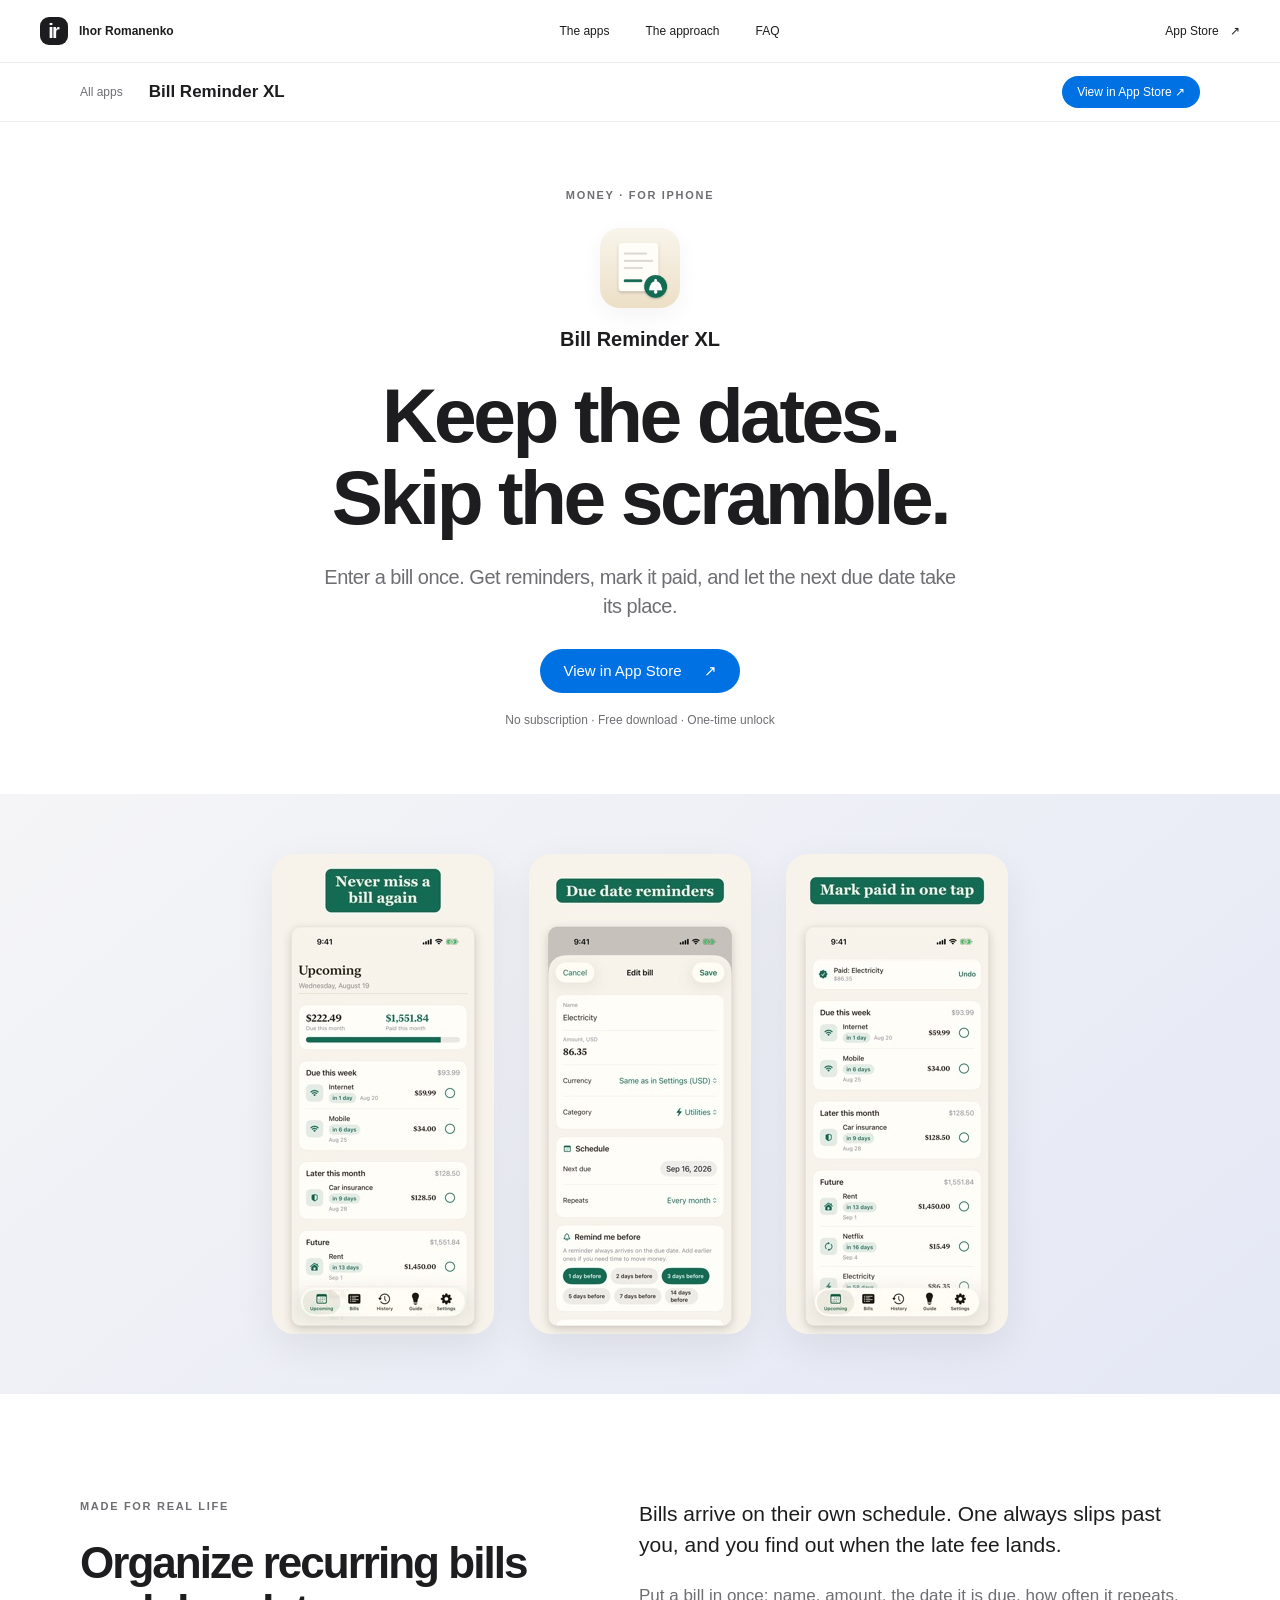
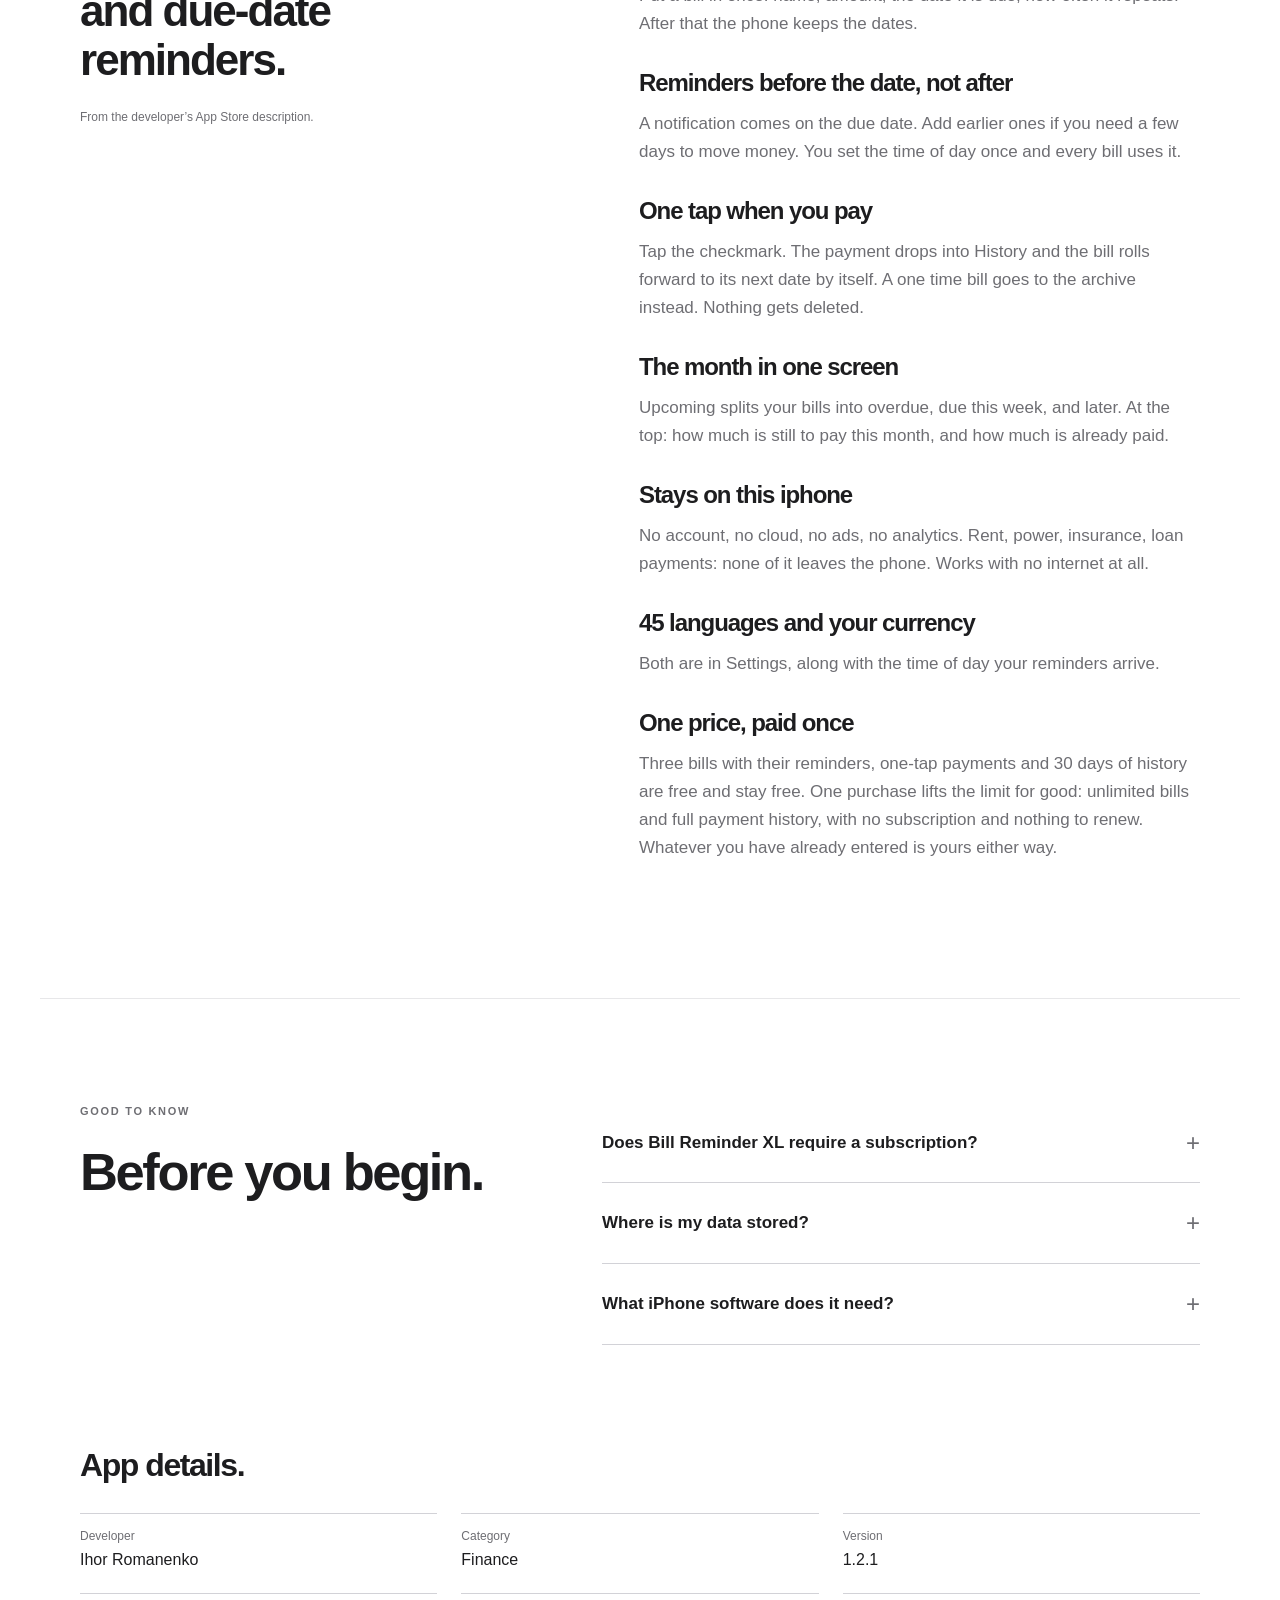
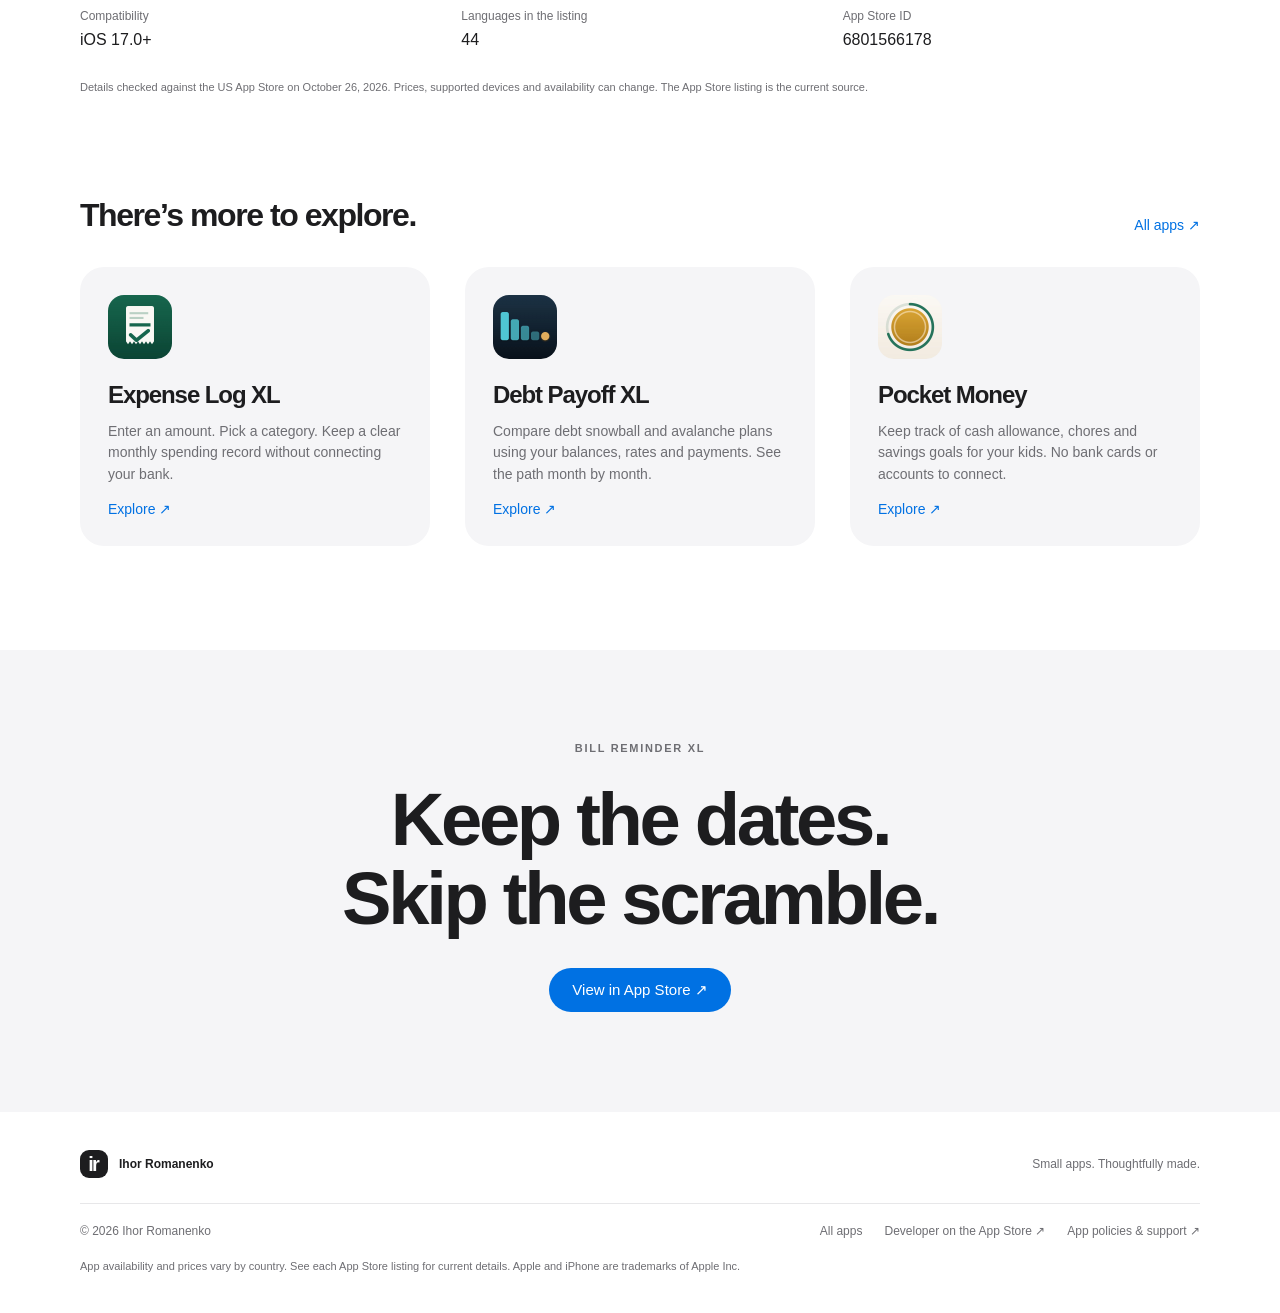
==== bill-reminder-xl/index.html @ f0f0f021 "Build verified app portfolio with 14 crawlable product pages" ====
<!doctype html><html lang="en"><head><meta charset="utf-8"><meta name="viewport" content="width=device-width, initial-scale=1"><title>Bill Reminder XL — Organizer — Ihor Romanenko</title><meta name="description" content="Enter a bill once. Get reminders, mark it paid, and let the next due date take its place."><meta name="theme-color" content="#f5f5f7"><link rel="canonical" href="https://skylight777.github.io/ihor-apps/bill-reminder-xl/"><meta property="og:type" content="website"><meta property="og:title" content="Bill Reminder XL — Organizer — Ihor Romanenko"><meta property="og:description" content="Enter a bill once. Get reminders, mark it paid, and let the next due date take its place."><meta property="og:url" content="https://skylight777.github.io/ihor-apps/bill-reminder-xl/"><meta property="og:image" content="https://skylight777.github.io/ihor-apps/assets/6801566178/icon.png"><meta name="twitter:card" content="summary_large_image"><link rel="icon" href="../favicon.svg" type="image/svg+xml"><link rel="stylesheet" href="../style.css"><script src="../site.js" defer></script><script type="application/ld+json">{"@context": "https://schema.org", "@type": "SoftwareApplication", "name": "Bill Reminder XL — Organizer", "applicationCategory": "Finance", "operatingSystem": "iOS 17.0 or later", "url": "https://skylight777.github.io/ihor-apps/bill-reminder-xl/", "downloadUrl": "https://apps.apple.com/app/id6801566178", "image": "https://skylight777.github.io/ihor-apps/assets/6801566178/icon.png", "description": "Enter a bill once. Get reminders, mark it paid, and let the next due date take its place.", "author": {"@type": "Person", "name": "Ihor Romanenko", "url": "https://skylight777.github.io/ihor-apps/"}, "softwareVersion": "1.2.1", "offers": {"@type": "Offer", "price": 0.0, "priceCurrency": "USD", "url": "https://apps.apple.com/app/id6801566178"}}</script></head><body><a class="skip" href="#main">Skip to content</a><header class="site-nav"><nav aria-label="Main navigation"><a class="wordmark" href="../" aria-label="Ihor Romanenko home"><span class="monogram">ir</span><span>Ihor Romanenko</span></a><div class="nav-links"><a href="../#apps">The apps</a><a href="../#approach">The approach</a><a href="../#questions">FAQ</a></div><a class="nav-store" href="https://apps.apple.com/us/developer/ihor-romanenko/id6792562550">App Store <span aria-hidden="true">↗</span></a></nav></header><div class="product-nav"><div><a href="../#apps">All apps</a><span>Bill Reminder XL</span><a class="button small" href="https://apps.apple.com/app/id6801566178">View in App Store ↗</a></div></div><main id="main"><section class="product-hero section-wrap"><p class="eyebrow">MONEY · FOR IPHONE</p><img class="product-icon" src="../assets/6801566178/icon.png" alt="Bill Reminder XL icon" width="80" height="80"><p class="product-name">Bill Reminder XL</p><h1>Keep the dates.<br>Skip the scramble.</h1><p class="hero-description">Enter a bill once. Get reminders, mark it paid, and let the next due date take its place.</p><a class="button" href="https://apps.apple.com/app/id6801566178">View in App Store <span aria-hidden="true">↗</span></a><p class="purchase-note">No subscription · Free download · One-time unlock</p></section><section class="product-gallery" style="--tint:#e4e8f5" aria-label="Bill Reminder XL screenshots"><img src="../assets/6801566178/screen-1.jpg" alt="Bill Reminder XL — App Store screenshot 1" width="222" height="480" loading="lazy"><img src="../assets/6801566178/screen-2.jpg" alt="Bill Reminder XL — App Store screenshot 2" width="222" height="480" loading="lazy"><img src="../assets/6801566178/screen-3.jpg" alt="Bill Reminder XL — App Store screenshot 3" width="222" height="480" loading="lazy"></section><section class="product-story section-wrap"><div class="story-intro"><p class="eyebrow">MADE FOR REAL LIFE</p><h2>Organize recurring bills and due-date reminders.</h2><p>From the developer’s App Store description.</p></div><div class="story-body"><p>Bills arrive on their own schedule. One always slips past you, and you find out when the late fee lands.</p><p>Put a bill in once: name, amount, the date it is due, how often it repeats. After that the phone keeps the dates.</p><section><h3>Reminders before the date, not after</h3><p>A notification comes on the due date. Add earlier ones if you need a few days to move money. You set the time of day once and every bill uses it.</p></section><section><h3>One tap when you pay</h3><p>Tap the checkmark. The payment drops into History and the bill rolls forward to its next date by itself. A one time bill goes to the archive instead. Nothing gets deleted.</p></section><section><h3>The month in one screen</h3><p>Upcoming splits your bills into overdue, due this week, and later. At the top: how much is still to pay this month, and how much is already paid.</p></section><section><h3>Stays on this iphone</h3><p>No account, no cloud, no ads, no analytics. Rent, power, insurance, loan payments: none of it leaves the phone. Works with no internet at all.</p></section><section><h3>45 languages and your currency</h3><p>Both are in Settings, along with the time of day your reminders arrive.</p></section><section><h3>One price, paid once</h3><p>Three bills with their reminders, one-tap payments and 30 days of history are free and stay free. One purchase lifts the limit for good: unlimited bills and full payment history, with no subscription and nothing to renew. Whatever you have already entered is yours either way.</p></section></div></section><section class="questions section-wrap"><div><p class="eyebrow">GOOD TO KNOW</p><h2>Before you begin.</h2></div><div class="faq-list"><details><summary>Does Bill Reminder XL require a subscription?<span aria-hidden="true">+</span></summary><p>No. Three bills with their reminders, one-tap payments and 30 days of history are free and stay free. One purchase lifts the limit for good: unlimited bills and full payment history, with no subscription and nothing to renew. Whatever you have already entered is yours either way.</p></details><details><summary>Where is my data stored?<span aria-hidden="true">+</span></summary><p>Records and projects stay on your iPhone. No account or cloud server is required. Check the app’s backup and export options before changing devices or deleting it.</p></details><details><summary>What iPhone software does it need?<span aria-hidden="true">+</span></summary><p>The current listing requires iOS 17.0 or later. Check the App Store for the latest compatibility and availability.</p></details></div></section><section class="product-facts section-wrap"><h2>App details.</h2><dl><div><dt>Developer</dt><dd>Ihor Romanenko</dd></div><div><dt>Category</dt><dd>Finance</dd></div><div><dt>Version</dt><dd>1.2.1</dd></div><div><dt>Compatibility</dt><dd>iOS 17.0+</dd></div><div><dt>Languages in the listing</dt><dd>44</dd></div><div><dt>App Store ID</dt><dd>6801566178</dd></div></dl><p class="fineprint">Details checked against the US App Store on October 26, 2026. Prices, supported devices and availability can change. The App Store listing is the current source.</p></section><section class="related section-wrap"><div class="section-heading"><h2>There’s more to explore.</h2><a class="text-link" href="../#apps">All apps ↗</a></div><div class="related-grid"><a href="../expense-log-xl/"><img src="../assets/6796486042/icon.png" alt="" width="64" height="64" loading="lazy"><h3>Expense Log XL</h3><p>Enter an amount. Pick a category. Keep a clear monthly spending record without connecting your bank.</p><span class="text-link">Explore ↗</span></a><a href="../debt-payoff-xl/"><img src="../assets/6801566475/icon.png" alt="" width="64" height="64" loading="lazy"><h3>Debt Payoff XL</h3><p>Compare debt snowball and avalanche plans using your balances, rates and payments. See the path month by month.</p><span class="text-link">Explore ↗</span></a><a href="../pocket-money/"><img src="../assets/6800723335/icon.png" alt="" width="64" height="64" loading="lazy"><h3>Pocket Money</h3><p>Keep track of cash allowance, chores and savings goals for your kids. No bank cards or accounts to connect.</p><span class="text-link">Explore ↗</span></a></div></section><section class="closing"><p class="eyebrow">BILL REMINDER XL</p><h2>Keep the dates.<br>Skip the scramble.</h2><a class="button" href="https://apps.apple.com/app/id6801566178">View in App Store ↗</a></section></main><footer><div class="footer-top"><a class="wordmark" href="../"><span class="monogram">ir</span>Ihor Romanenko</a><p>Small apps. Thoughtfully made.</p></div><div class="footer-bottom"><span>© 2026 Ihor Romanenko</span><a href="../#apps">All apps</a><a href="https://apps.apple.com/us/developer/ihor-romanenko/id6792562550">Developer on the App Store ↗</a><a href="https://skylight777.github.io/igor-apps-legal/">App policies & support ↗</a></div><p class="fineprint">App availability and prices vary by country. See each App Store listing for current details. Apple and iPhone are trademarks of Apple Inc.</p></footer></body></html>
---- style.css ----
:root{--ink:#1d1d1f;--muted:#6e6e73;--blue:#0071e3;--paper:#f5f5f7;--line:#d2d2d7;font-family:-apple-system,BlinkMacSystemFont,"Helvetica Neue",Arial,sans-serif;color:var(--ink);background:#fff;font-synthesis:none}*{box-sizing:border-box}html{scroll-behavior:smooth;scroll-padding-top:90px}body{margin:0}a{color:inherit;text-decoration:none}button{font:inherit}img{max-width:100%;display:block}button,a,summary{-webkit-tap-highlight-color:transparent}a:focus-visible,button:focus-visible,summary:focus-visible{outline:3px solid #0071e3;outline-offset:5px}button{cursor:pointer}.skip{position:absolute;top:-100px;left:20px;background:#fff;padding:16px;z-index:50}.skip:focus{top:10px}.site-nav{position:sticky;top:0;z-index:20;background:rgba(255,255,255,.94);border-bottom:1px solid #ececee;backdrop-filter:blur(18px)}.site-nav nav{max-width:1280px;margin:auto;padding:17px 40px;display:flex;align-items:center;justify-content:space-between;gap:28px;font-size:12px}.wordmark{display:inline-flex;align-items:center;gap:11px;font-weight:600;white-space:nowrap}.monogram{display:inline-grid;place-items:center;background:var(--ink);color:white;width:28px;height:28px;border-radius:9px;font-size:20px;letter-spacing:-2px;padding-right:2px}.nav-links{display:flex;gap:36px}.nav-links a:hover,.nav-store:hover{color:var(--blue)}.nav-store{white-space:nowrap}.nav-store span{margin-left:8px}.section-wrap{max-width:1200px;margin:auto;padding:104px 40px}.eyebrow{font-size:11px;font-weight:650;letter-spacing:1.7px;margin:0 0 24px;color:var(--muted)}h1,h2,h3,p{margin-top:0}h1,h2,h3{letter-spacing:-.045em;font-weight:650}h1{font-size:clamp(46px,5.1vw,76px);line-height:1.06}h2{font-size:clamp(36px,4.1vw,56px);line-height:1.06;margin-bottom:24px}h3{font-size:28px;line-height:1.12}p{line-height:1.55}.hero{text-align:center;padding:72px 24px 0;overflow:hidden;background:linear-gradient(#fff 50%,#f5f5f7 100%)}.hero h1{margin-bottom:24px}.hero h1 span{color:#86868b}.hero-description{font-size:20px;letter-spacing:-.025em;color:var(--muted);max-width:650px;margin:0 auto 28px;line-height:1.45}.button{display:inline-flex;align-items:center;justify-content:center;gap:22px;background:var(--blue);color:#fff;padding:13px 23px;border-radius:999px;font-size:15px;font-weight:500;line-height:1.2}.button:hover{background:#0077ed}.hero-gallery{max-width:1080px;height:488px;position:relative;margin:50px auto 0;display:flex;align-items:flex-start;justify-content:center;gap:20px}.hero-screen{flex:none;width:184px;border-radius:22px;overflow:hidden;box-shadow:0 18px 40px #1d1d1f15;position:relative}.hero-screen img{width:100%;height:auto}.screen-0{transform:translateY(62px) rotate(-9deg)}.screen-1{transform:translateY(25px) rotate(-5deg)}.screen-2{z-index:3;width:204px;box-shadow:0 22px 50px #1d1d1f24}.screen-3{transform:translateY(25px) rotate(5deg)}.screen-4{transform:translateY(62px) rotate(9deg)}.hero-principles{position:relative;z-index:5;display:flex;justify-content:center;gap:48px;font-size:14px;font-weight:600;padding:29px 0;background:var(--paper);border-top:1px solid #e7e7e9}.section-heading{display:flex;justify-content:space-between;align-items:flex-end;gap:24px;margin-bottom:34px}.section-heading h2{margin:0}.section-heading>p{color:var(--muted);font-size:19px;margin:0;letter-spacing:-.02em}.filters{display:flex;gap:10px;flex-wrap:wrap;margin:35px 0}.filters button{border:1px solid #e4e4e7;color:var(--muted);background:white;padding:11px 20px;border-radius:99px;font-size:14px}.filters button[aria-pressed=true]{background:var(--ink);color:white;border-color:var(--ink)}.filters button:hover{border-color:var(--ink)}.app-grid{display:grid;grid-template-columns:1fr 1fr;gap:24px}.app-card{border-radius:28px;background:var(--paper);overflow:hidden;display:grid;grid-template-columns:1.1fr 1fr;min-height:362px}.app-card[hidden]{display:none}.card-copy{padding:30px 0 30px 30px;position:relative;z-index:2}.app-icon{width:52px;height:52px;border-radius:13px;margin-bottom:22px;box-shadow:0 2px 8px #00000008}.card-copy .eyebrow{font-size:10px;margin-bottom:9px;letter-spacing:1.2px}.card-copy h3{font-size:24px;margin-bottom:13px}.card-copy p:not(.eyebrow){font-size:14px;color:var(--muted);line-height:1.5;margin-bottom:20px}.text-link{font-size:14px;color:var(--blue);font-weight:500}.text-link:hover{text-decoration:underline}.card-visual{align-self:stretch;display:flex;justify-content:center;align-items:flex-end;padding:24px 15px 0;margin-left:12px;background:linear-gradient(160deg,transparent,var(--tint));overflow:hidden}.card-visual img{width:160px;height:auto;flex:none;border-radius:16px 16px 0 0;box-shadow:0 8px 25px #1d1d1f1a;transform:translateY(26px)}.approach{background:#111113;color:white}.approach .section-wrap{padding-top:110px;padding-bottom:100px}.approach .eyebrow{color:#a1a1a6}.approach h2{font-size:clamp(50px,6vw,80px);margin-bottom:64px}.approach h2 span{color:#8d8d93}.approach-grid{display:grid;grid-template-columns:repeat(3,1fr);gap:50px}.principle-number{display:block;color:#86868b;border-top:1px solid #414144;padding-top:21px;margin-bottom:30px;font-size:13px}.approach-grid h3{font-size:27px}.approach-grid p{font-size:16px;color:#a1a1a6;line-height:1.6}.questions{display:grid;grid-template-columns:.85fr 1.15fr;gap:80px}details{border-bottom:1px solid var(--line)}summary{list-style:none;cursor:pointer;display:flex;align-items:center;justify-content:space-between;gap:24px;font-size:17px;font-weight:600;line-height:1.4;padding:23px 0}summary::-webkit-details-marker{display:none}summary span{font-weight:400;font-size:24px;color:var(--muted)}details[open] summary span{transform:rotate(45deg)}details p{font-size:16px;color:var(--muted);padding:0 30px 12px 0}.closing{text-align:center;background:var(--paper);padding:90px 24px 100px}.closing h2{font-size:clamp(45px,5.8vw,76px);margin:0 0 30px}footer{padding:38px 40px;max-width:1200px;margin:auto;font-size:12px;color:var(--muted)}.footer-top{display:flex;justify-content:space-between;align-items:center;margin-bottom:25px}.footer-top p{margin:0}.footer-top .wordmark{color:var(--ink)}.footer-bottom{display:flex;flex-wrap:wrap;gap:22px;padding-top:20px;border-top:1px solid #e7e7e9}.footer-bottom span{margin-right:auto}.fineprint{font-size:11px;color:var(--muted);line-height:1.5;margin:20px 0 0}.sr-only{position:absolute;width:1px;height:1px;overflow:hidden;clip:rect(0,0,0,0);white-space:nowrap}.product-nav{border-bottom:1px solid #eee;background:#fff}.product-nav>div{max-width:1200px;margin:auto;padding:13px 40px;display:flex;align-items:center;gap:26px;font-size:12px}.product-nav span{font-size:17px;font-weight:600;margin-right:auto}.product-nav>div>a:first-child{color:var(--muted)}.button.small{padding:9px 15px;font-size:12px}.product-hero{text-align:center;padding-top:65px;padding-bottom:64px}.product-hero .eyebrow{margin-bottom:24px}.product-icon{margin:0 auto 16px;border-radius:20px;box-shadow:0 8px 24px #0000000c}.product-name{font-size:20px;font-weight:600;margin-bottom:20px}.product-hero h1{font-size:clamp(50px,6vw,80px);margin-bottom:25px}.purchase-note{font-size:12px;color:var(--muted);margin:18px 0 0}.product-gallery{display:flex;justify-content:center;gap:35px;padding:60px 30px;background:linear-gradient(140deg,#f5f5f7,var(--tint));overflow:auto}.product-gallery img{width:222px;flex:none;height:auto;align-self:flex-start;border-radius:22px;box-shadow:0 14px 40px #00000012}.product-story{display:grid;grid-template-columns:.9fr 1.1fr;gap:100px}.story-intro h2{font-size:44px;line-height:1.1}.story-intro>p:last-child{font-size:12px;color:var(--muted)}.story-body p,.story-body li{color:var(--muted);font-size:17px;line-height:1.65}.story-body>p:first-child{font-size:21px;color:var(--ink);line-height:1.5}.story-body section{margin:32px 0}.story-body h3{font-size:24px;margin-bottom:13px}.story-body ul{padding-left:20px}.story-body li{padding-left:4px;margin-bottom:8px}.product-story+.questions{border-top:1px solid #e7e7e9}.product-facts{padding-top:0}.product-facts h2{font-size:32px}.product-facts dl{display:grid;grid-template-columns:repeat(3,1fr);gap:24px;margin:30px 0}.product-facts dl div{border-top:1px solid var(--line);padding-top:15px}.product-facts dt{font-size:12px;color:var(--muted);margin-bottom:8px}.product-facts dd{margin:0;font-size:16px}.related{padding-top:0}.related h2{font-size:32px}.related-grid{display:grid;grid-template-columns:repeat(3,1fr);gap:35px}.related-grid>a{background:var(--paper);padding:28px;border-radius:24px}.related-grid img{border-radius:16px;margin-bottom:23px}.related-grid h3{font-size:24px;margin-bottom:12px}.related-grid p{font-size:14px;color:var(--muted)}
@media(min-width:1500px){.hero{padding-top:88px}.hero-gallery{height:530px}.hero-screen{width:200px}.screen-2{width:222px}}
@media(max-width:900px){.hero-gallery{gap:12px}.hero-screen{width:155px}.screen-2{width:180px}.hero-gallery{height:420px}.app-card{grid-template-columns:1fr}.card-copy{padding:26px 26px 10px}.card-copy p:not(.eyebrow){min-height:63px}.card-visual{height:290px;margin:0;padding-top:10px;align-items:flex-start}.card-visual img{width:160px;transform:translateY(12px)}.approach-grid{gap:26px}.questions{gap:40px}.product-story{gap:45px}.product-gallery{gap:22px}.product-gallery img{width:200px}.nav-links{gap:22px}}
@media(max-width:600px){html{scroll-padding-top:80px}.site-nav nav{padding:13px 20px;gap:12px}.wordmark{font-size:12px;gap:8px}.nav-links{display:none}.nav-store{font-size:11px}.section-wrap{padding:65px 22px}.hero{padding:52px 20px 0}.hero .eyebrow{font-size:9px;letter-spacing:1.2px}.hero h1{font-size:42px;line-height:1.08;letter-spacing:-2px}.hero-description{font-size:17px;max-width:340px}.hero-description br{display:none}.hero-gallery{margin-top:40px;height:340px;gap:14px;width:740px;left:50%;transform:translateX(-50%)}.hero-screen{width:135px;border-radius:15px}.screen-2{width:156px}.screen-0,.screen-4{display:none}.screen-1{transform:translateY(26px) rotate(-7deg)}.screen-3{transform:translateY(26px) rotate(7deg)}.hero-principles{margin:0 -20px;padding:23px 15px;gap:16px;font-size:10px}.section-heading{display:block;margin-bottom:28px}.section-heading h2{font-size:38px}.section-heading>p{font-size:16px;margin-top:18px}.section-heading>p br{display:none}.eyebrow{font-size:10px;margin-bottom:17px}.filters{gap:8px;margin:27px 0}.filters button{padding:9px 12px;font-size:12px}.app-grid{grid-template-columns:1fr;gap:18px}.app-card{grid-template-columns:1fr 1fr;min-height:330px;border-radius:24px}.card-copy{padding:23px 0 23px 23px}.card-copy h3{font-size:23px}.card-copy p:not(.eyebrow){font-size:13px;min-height:0}.app-icon{width:45px;height:45px;border-radius:12px;margin-bottom:22px}.card-copy .text-link{font-size:12px}.card-visual{height:auto;margin-left:10px;padding:30px 10px 0;align-items:flex-end}.card-visual img{width:144px;max-width:none;transform:translateY(25px);border-radius:14px 14px 0 0}.approach .section-wrap{padding:70px 24px}.approach h2{font-size:55px;margin-bottom:40px}.approach-grid{grid-template-columns:1fr;gap:16px}.approach-grid h3{font-size:28px}.approach-grid h3 br{display:none}.approach-grid p{font-size:16px;max-width:390px}.principle-number{margin-bottom:20px}.questions{grid-template-columns:1fr;gap:8px}.questions h2{font-size:38px}.questions summary{font-size:16px}.closing{padding:65px 22px 75px}.closing h2{font-size:48px}footer{padding:30px 22px}.footer-top{align-items:flex-start;gap:20px}.footer-top p{font-size:11px}.footer-bottom{gap:16px}.footer-bottom span{width:100%}.product-nav>div{padding:12px 20px;gap:14px}.product-nav span{font-size:14px}.product-nav>div>a:first-child{display:none}.product-nav .small{font-size:10px;padding:9px 12px}.product-hero{padding-top:48px;padding-bottom:44px}.product-hero h1{font-size:48px}.product-name{font-size:18px}.product-icon{width:64px;height:64px;border-radius:16px}.product-gallery{justify-content:flex-start;scroll-snap-type:x mandatory;padding:35px 24px;gap:20px}.product-gallery img{width:205px;scroll-snap-align:center}.product-story{grid-template-columns:1fr;gap:20px}.story-intro h2{font-size:37px}.story-body p,.story-body li{font-size:16px}.product-facts{padding-top:0}.product-facts dl{grid-template-columns:1fr 1fr}.related{padding-top:0}.related-grid{grid-template-columns:1fr;gap:16px}.related-grid>a{padding:24px}.related-grid img{width:48px;height:48px;margin-bottom:16px}.related h2{font-size:32px}.related .section-heading .text-link{display:inline-block;margin-top:15px}}
@media(prefers-reduced-motion:reduce){html{scroll-behavior:auto}}
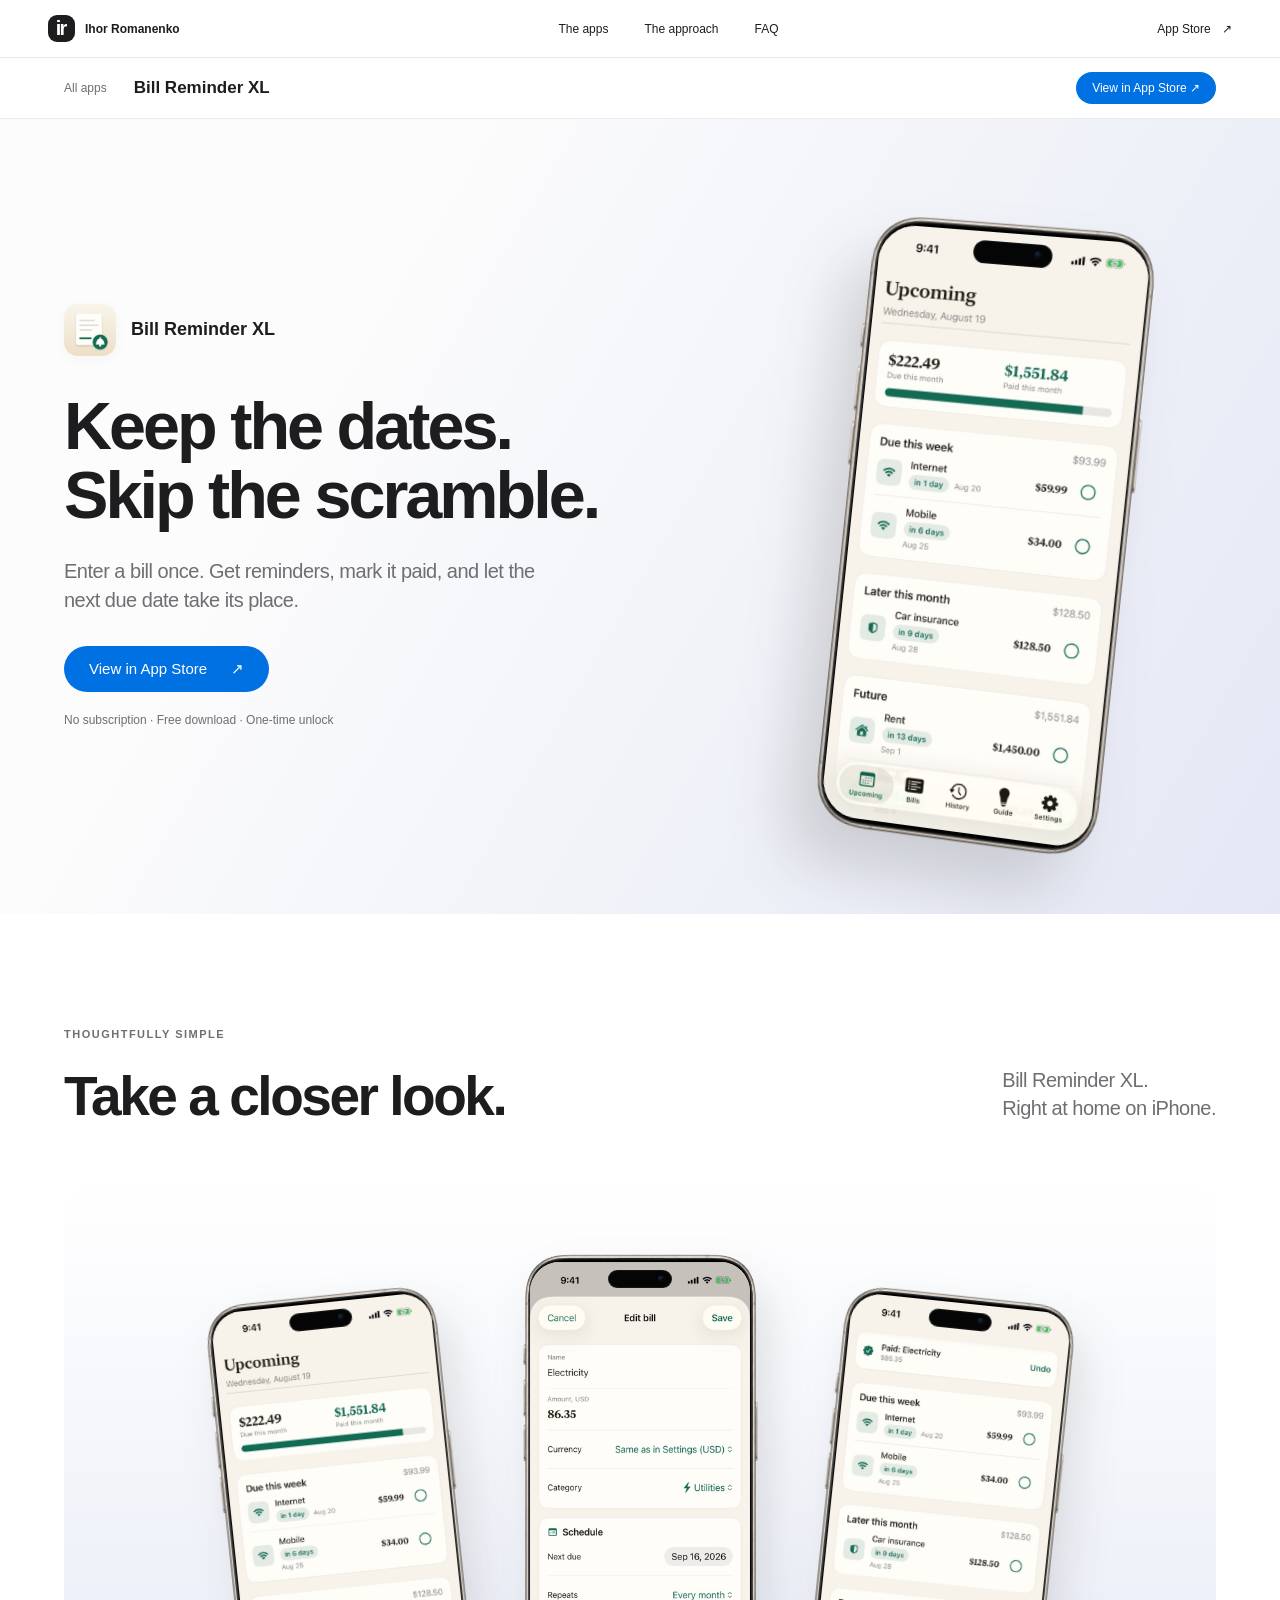
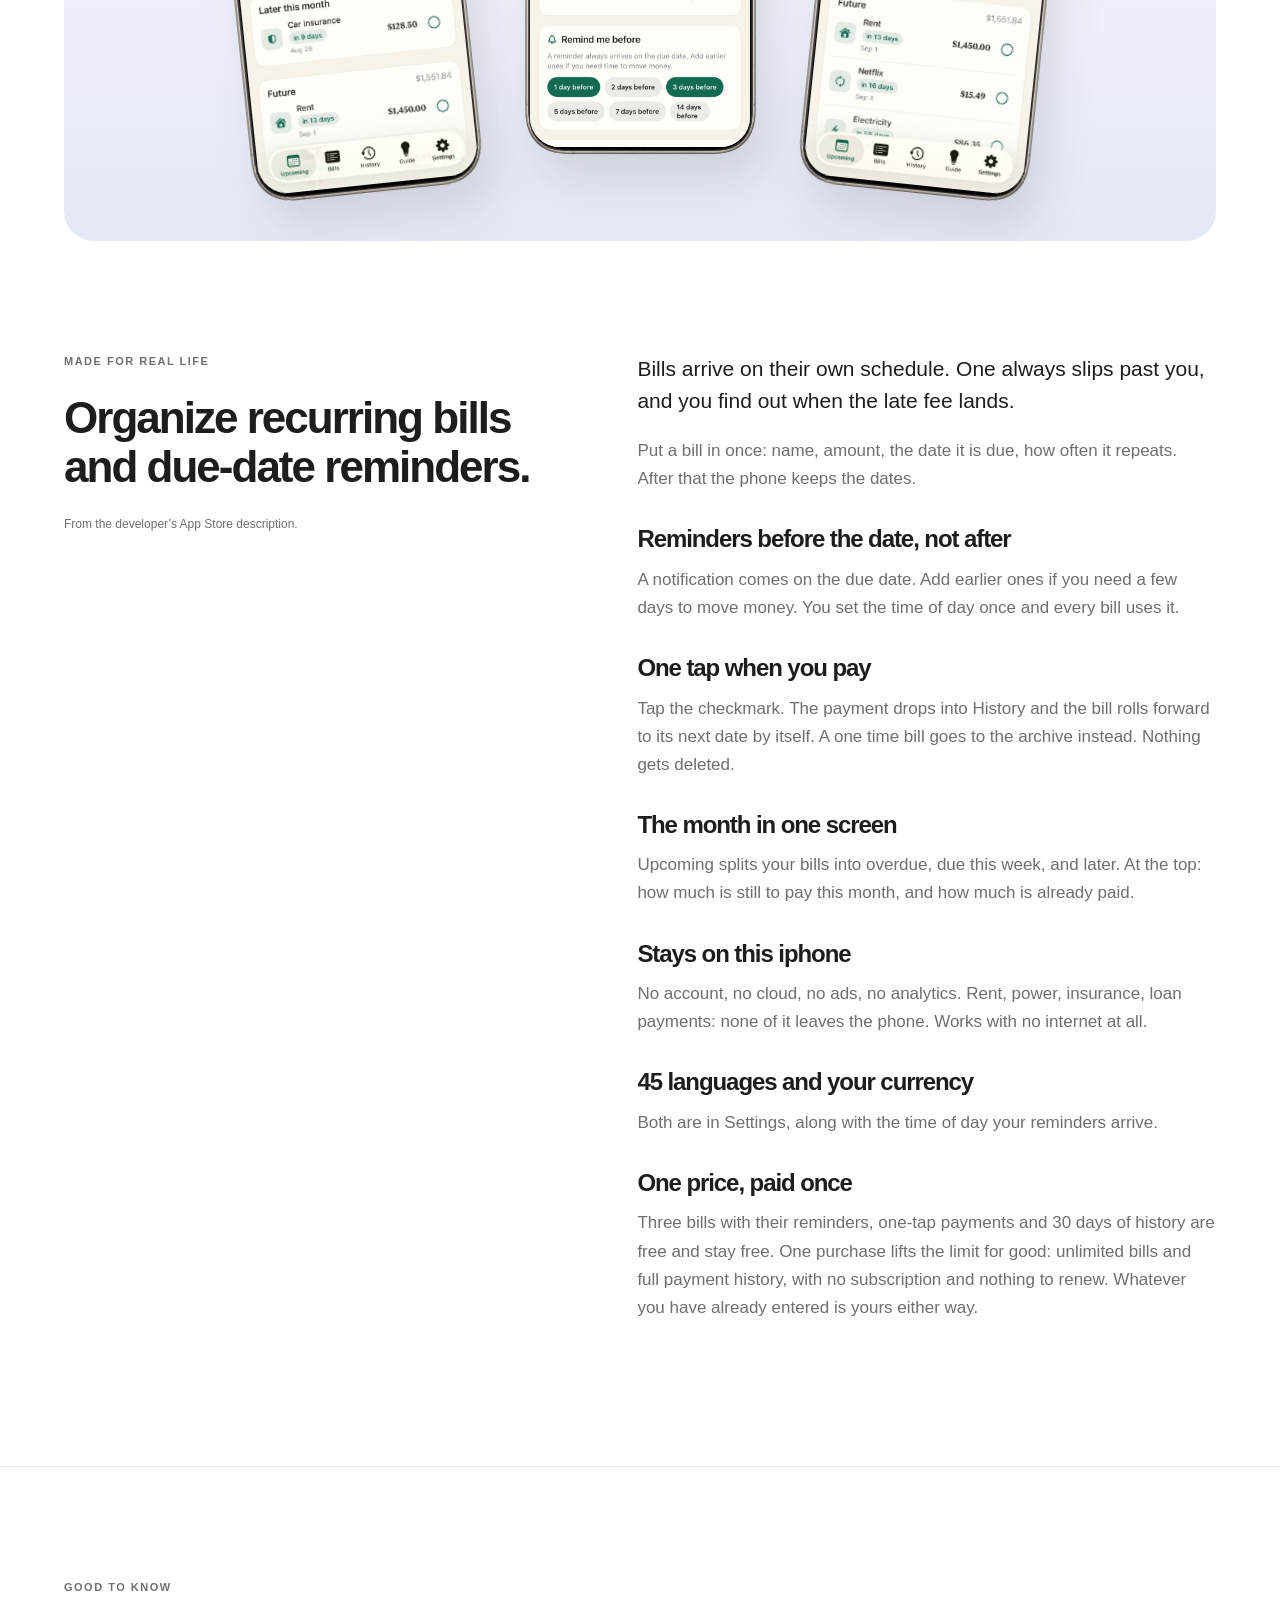
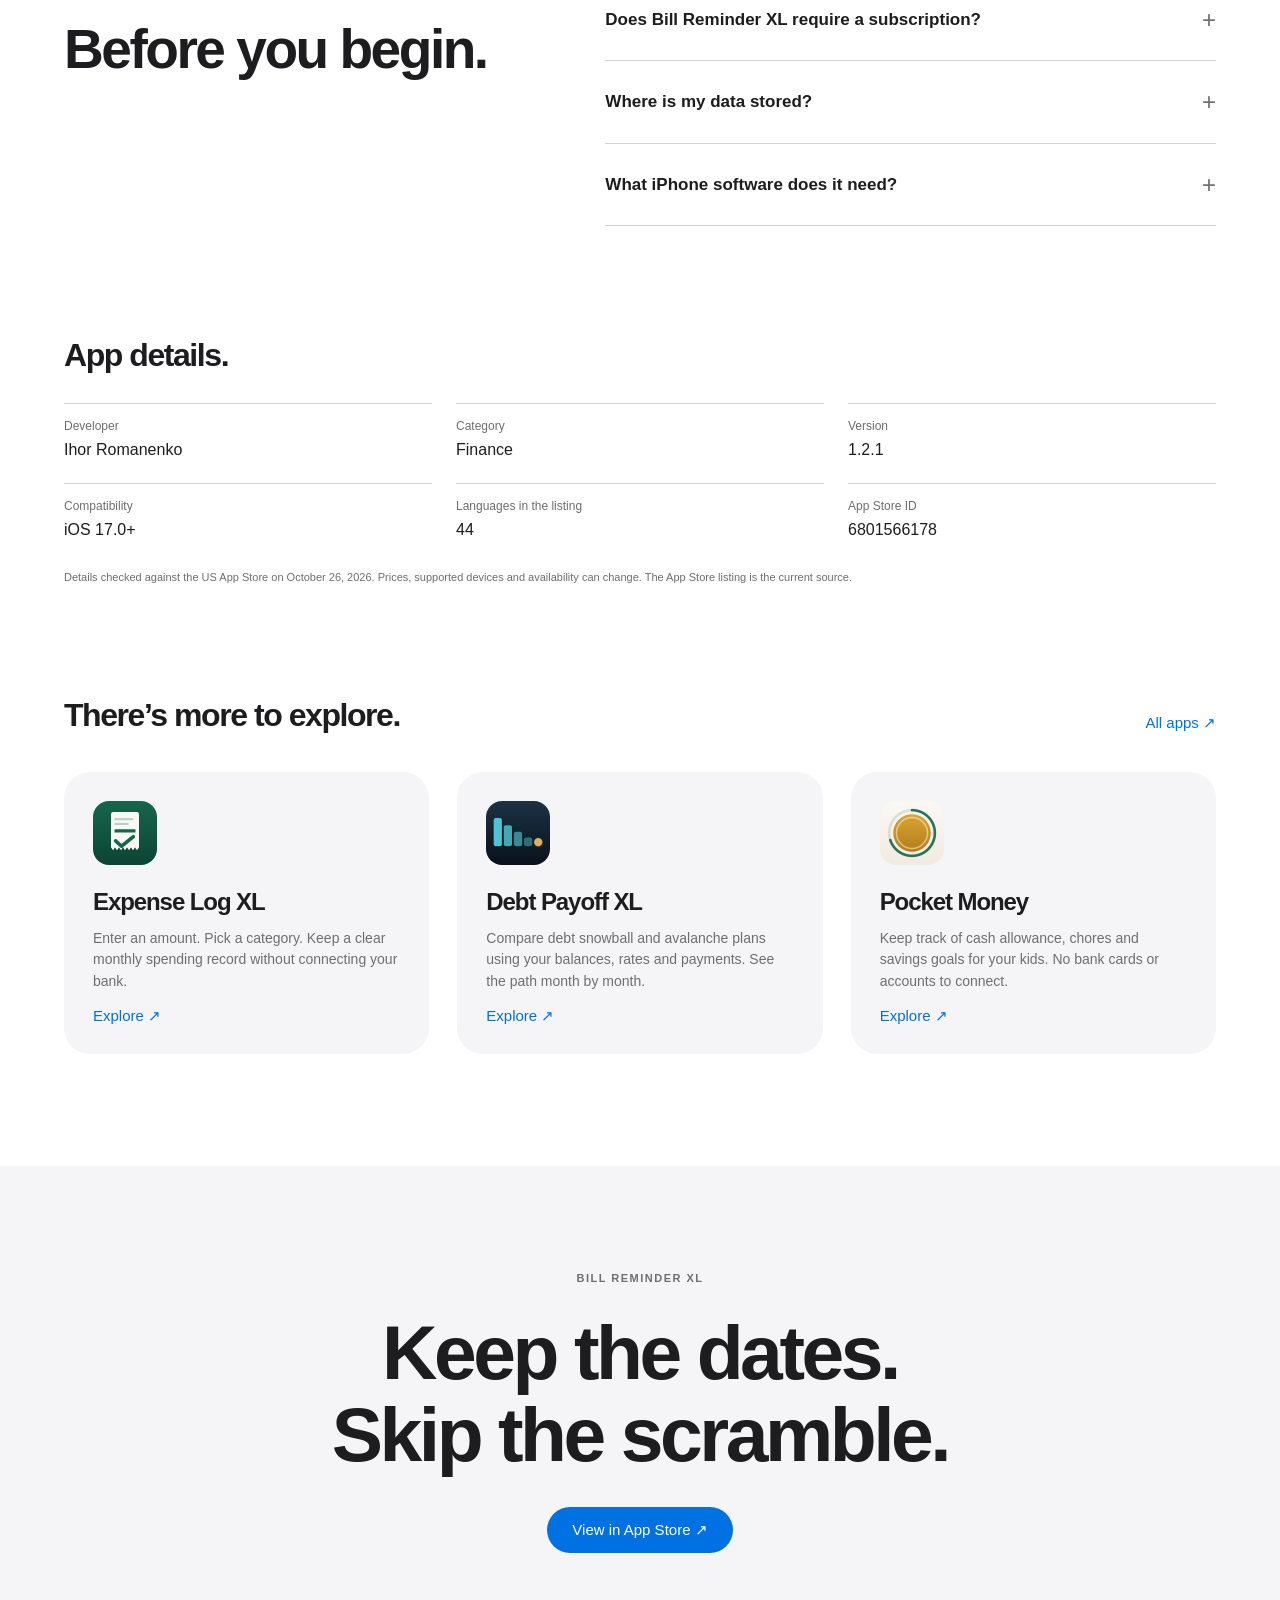
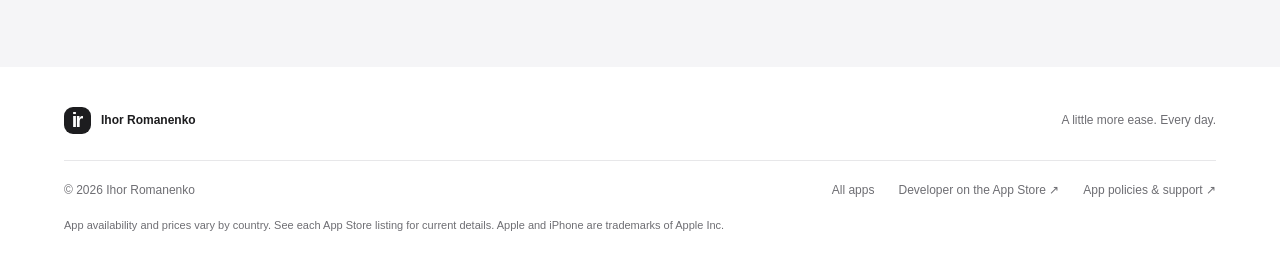
==== commit 576d5204: "Redesign portfolio with high-resolution iPhone product imagery" ====
--- a/bill-reminder-xl/index.html
+++ b/bill-reminder-xl/index.html
@@ -1 +1 @@
-<!doctype html><html lang="en"><head><meta charset="utf-8"><meta name="viewport" content="width=device-width, initial-scale=1"><title>Bill Reminder XL — Organizer — Ihor Romanenko</title><meta name="description" content="Enter a bill once. Get reminders, mark it paid, and let the next due date take its place."><meta name="theme-color" content="#f5f5f7"><link rel="canonical" href="https://skylight777.github.io/ihor-apps/bill-reminder-xl/"><meta property="og:type" content="website"><meta property="og:title" content="Bill Reminder XL — Organizer — Ihor Romanenko"><meta property="og:description" content="Enter a bill once. Get reminders, mark it paid, and let the next due date take its place."><meta property="og:url" content="https://skylight777.github.io/ihor-apps/bill-reminder-xl/"><meta property="og:image" content="https://skylight777.github.io/ihor-apps/assets/6801566178/icon.png"><meta name="twitter:card" content="summary_large_image"><link rel="icon" href="../favicon.svg" type="image/svg+xml"><link rel="stylesheet" href="../style.css"><script src="../site.js" defer></script><script type="application/ld+json">{"@context": "https://schema.org", "@type": "SoftwareApplication", "name": "Bill Reminder XL — Organizer", "applicationCategory": "Finance", "operatingSystem": "iOS 17.0 or later", "url": "https://skylight777.github.io/ihor-apps/bill-reminder-xl/", "downloadUrl": "https://apps.apple.com/app/id6801566178", "image": "https://skylight777.github.io/ihor-apps/assets/6801566178/icon.png", "description": "Enter a bill once. Get reminders, mark it paid, and let the next due date take its place.", "author": {"@type": "Person", "name": "Ihor Romanenko", "url": "https://skylight777.github.io/ihor-apps/"}, "softwareVersion": "1.2.1", "offers": {"@type": "Offer", "price": 0.0, "priceCurrency": "USD", "url": "https://apps.apple.com/app/id6801566178"}}</script></head><body><a class="skip" href="#main">Skip to content</a><header class="site-nav"><nav aria-label="Main navigation"><a class="wordmark" href="../" aria-label="Ihor Romanenko home"><span class="monogram">ir</span><span>Ihor Romanenko</span></a><div class="nav-links"><a href="../#apps">The apps</a><a href="../#approach">The approach</a><a href="../#questions">FAQ</a></div><a class="nav-store" href="https://apps.apple.com/us/developer/ihor-romanenko/id6792562550">App Store <span aria-hidden="true">↗</span></a></nav></header><div class="product-nav"><div><a href="../#apps">All apps</a><span>Bill Reminder XL</span><a class="button small" href="https://apps.apple.com/app/id6801566178">View in App Store ↗</a></div></div><main id="main"><section class="product-hero section-wrap"><p class="eyebrow">MONEY · FOR IPHONE</p><img class="product-icon" src="../assets/6801566178/icon.png" alt="Bill Reminder XL icon" width="80" height="80"><p class="product-name">Bill Reminder XL</p><h1>Keep the dates.<br>Skip the scramble.</h1><p class="hero-description">Enter a bill once. Get reminders, mark it paid, and let the next due date take its place.</p><a class="button" href="https://apps.apple.com/app/id6801566178">View in App Store <span aria-hidden="true">↗</span></a><p class="purchase-note">No subscription · Free download · One-time unlock</p></section><section class="product-gallery" style="--tint:#e4e8f5" aria-label="Bill Reminder XL screenshots"><img src="../assets/6801566178/screen-1.jpg" alt="Bill Reminder XL — App Store screenshot 1" width="222" height="480" loading="lazy"><img src="../assets/6801566178/screen-2.jpg" alt="Bill Reminder XL — App Store screenshot 2" width="222" height="480" loading="lazy"><img src="../assets/6801566178/screen-3.jpg" alt="Bill Reminder XL — App Store screenshot 3" width="222" height="480" loading="lazy"></section><section class="product-story section-wrap"><div class="story-intro"><p class="eyebrow">MADE FOR REAL LIFE</p><h2>Organize recurring bills and due-date reminders.</h2><p>From the developer’s App Store description.</p></div><div class="story-body"><p>Bills arrive on their own schedule. One always slips past you, and you find out when the late fee lands.</p><p>Put a bill in once: name, amount, the date it is due, how often it repeats. After that the phone keeps the dates.</p><section><h3>Reminders before the date, not after</h3><p>A notification comes on the due date. Add earlier ones if you need a few days to move money. You set the time of day once and every bill uses it.</p></section><section><h3>One tap when you pay</h3><p>Tap the checkmark. The payment drops into History and the bill rolls forward to its next date by itself. A one time bill goes to the archive instead. Nothing gets deleted.</p></section><section><h3>The month in one screen</h3><p>Upcoming splits your bills into overdue, due this week, and later. At the top: how much is still to pay this month, and how much is already paid.</p></section><section><h3>Stays on this iphone</h3><p>No account, no cloud, no ads, no analytics. Rent, power, insurance, loan payments: none of it leaves the phone. Works with no internet at all.</p></section><section><h3>45 languages and your currency</h3><p>Both are in Settings, along with the time of day your reminders arrive.</p></section><section><h3>One price, paid once</h3><p>Three bills with their reminders, one-tap payments and 30 days of history are free and stay free. One purchase lifts the limit for good: unlimited bills and full payment history, with no subscription and nothing to renew. Whatever you have already entered is yours either way.</p></section></div></section><section class="questions section-wrap"><div><p class="eyebrow">GOOD TO KNOW</p><h2>Before you begin.</h2></div><div class="faq-list"><details><summary>Does Bill Reminder XL require a subscription?<span aria-hidden="true">+</span></summary><p>No. Three bills with their reminders, one-tap payments and 30 days of history are free and stay free. One purchase lifts the limit for good: unlimited bills and full payment history, with no subscription and nothing to renew. Whatever you have already entered is yours either way.</p></details><details><summary>Where is my data stored?<span aria-hidden="true">+</span></summary><p>Records and projects stay on your iPhone. No account or cloud server is required. Check the app’s backup and export options before changing devices or deleting it.</p></details><details><summary>What iPhone software does it need?<span aria-hidden="true">+</span></summary><p>The current listing requires iOS 17.0 or later. Check the App Store for the latest compatibility and availability.</p></details></div></section><section class="product-facts section-wrap"><h2>App details.</h2><dl><div><dt>Developer</dt><dd>Ihor Romanenko</dd></div><div><dt>Category</dt><dd>Finance</dd></div><div><dt>Version</dt><dd>1.2.1</dd></div><div><dt>Compatibility</dt><dd>iOS 17.0+</dd></div><div><dt>Languages in the listing</dt><dd>44</dd></div><div><dt>App Store ID</dt><dd>6801566178</dd></div></dl><p class="fineprint">Details checked against the US App Store on October 26, 2026. Prices, supported devices and availability can change. The App Store listing is the current source.</p></section><section class="related section-wrap"><div class="section-heading"><h2>There’s more to explore.</h2><a class="text-link" href="../#apps">All apps ↗</a></div><div class="related-grid"><a href="../expense-log-xl/"><img src="../assets/6796486042/icon.png" alt="" width="64" height="64" loading="lazy"><h3>Expense Log XL</h3><p>Enter an amount. Pick a category. Keep a clear monthly spending record without connecting your bank.</p><span class="text-link">Explore ↗</span></a><a href="../debt-payoff-xl/"><img src="../assets/6801566475/icon.png" alt="" width="64" height="64" loading="lazy"><h3>Debt Payoff XL</h3><p>Compare debt snowball and avalanche plans using your balances, rates and payments. See the path month by month.</p><span class="text-link">Explore ↗</span></a><a href="../pocket-money/"><img src="../assets/6800723335/icon.png" alt="" width="64" height="64" loading="lazy"><h3>Pocket Money</h3><p>Keep track of cash allowance, chores and savings goals for your kids. No bank cards or accounts to connect.</p><span class="text-link">Explore ↗</span></a></div></section><section class="closing"><p class="eyebrow">BILL REMINDER XL</p><h2>Keep the dates.<br>Skip the scramble.</h2><a class="button" href="https://apps.apple.com/app/id6801566178">View in App Store ↗</a></section></main><footer><div class="footer-top"><a class="wordmark" href="../"><span class="monogram">ir</span>Ihor Romanenko</a><p>Small apps. Thoughtfully made.</p></div><div class="footer-bottom"><span>© 2026 Ihor Romanenko</span><a href="../#apps">All apps</a><a href="https://apps.apple.com/us/developer/ihor-romanenko/id6792562550">Developer on the App Store ↗</a><a href="https://skylight777.github.io/igor-apps-legal/">App policies & support ↗</a></div><p class="fineprint">App availability and prices vary by country. See each App Store listing for current details. Apple and iPhone are trademarks of Apple Inc.</p></footer></body></html>+<!doctype html><html lang="en"><head><meta charset="utf-8"><meta name="viewport" content="width=device-width, initial-scale=1"><title>Bill Reminder XL — Organizer — Ihor Romanenko</title><meta name="description" content="Enter a bill once. Get reminders, mark it paid, and let the next due date take its place."><meta name="theme-color" content="#f5f5f7"><link rel="canonical" href="https://skylight777.github.io/ihor-apps/bill-reminder-xl/"><meta property="og:type" content="website"><meta property="og:title" content="Bill Reminder XL — Organizer — Ihor Romanenko"><meta property="og:description" content="Enter a bill once. Get reminders, mark it paid, and let the next due date take its place."><meta property="og:url" content="https://skylight777.github.io/ihor-apps/bill-reminder-xl/"><meta property="og:image" content="https://skylight777.github.io/ihor-apps/assets/6801566178/icon.png"><meta name="twitter:card" content="summary_large_image"><link rel="icon" href="../favicon.svg" type="image/svg+xml"><link rel="stylesheet" href="../style.css?v=2"><script src="../site.js" defer></script><script type="application/ld+json">{"@context": "https://schema.org", "@type": "SoftwareApplication", "name": "Bill Reminder XL — Organizer", "applicationCategory": "Finance", "operatingSystem": "iOS 17.0 or later", "url": "https://skylight777.github.io/ihor-apps/bill-reminder-xl/", "downloadUrl": "https://apps.apple.com/app/id6801566178", "image": "https://skylight777.github.io/ihor-apps/assets/6801566178/icon.png", "description": "Enter a bill once. Get reminders, mark it paid, and let the next due date take its place.", "author": {"@type": "Person", "name": "Ihor Romanenko", "url": "https://skylight777.github.io/ihor-apps/"}, "softwareVersion": "1.2.1", "offers": {"@type": "Offer", "price": 0.0, "priceCurrency": "USD", "url": "https://apps.apple.com/app/id6801566178"}}</script></head><body><a class="skip" href="#main">Skip to content</a><header class="site-nav"><nav aria-label="Main navigation"><a class="wordmark" href="../" aria-label="Ihor Romanenko home"><span class="monogram">ir</span><span>Ihor Romanenko</span></a><div class="nav-links"><a href="../#apps">The apps</a><a href="../#approach">The approach</a><a href="../#questions">FAQ</a></div><a class="nav-store" href="https://apps.apple.com/us/developer/ihor-romanenko/id6792562550">App Store <span aria-hidden="true">↗</span></a></nav></header><div class="product-nav"><div><a href="../#apps">All apps</a><span>Bill Reminder XL</span><a class="button small" href="https://apps.apple.com/app/id6801566178">View in App Store ↗</a></div></div><main id="main"><section class="product-hero" style="--tint:#e4e8f5"><div class="product-hero-inner"><div class="product-copy"><div class="product-identity"><img class="product-icon" src="../assets/6801566178/icon.png" alt="" width="52" height="52"><p class="product-name">Bill Reminder XL</p></div><h1>Keep the dates.<br>Skip the scramble.</h1><p class="hero-description">Enter a bill once. Get reminders, mark it paid, and let the next due date take its place.</p><a class="button" href="https://apps.apple.com/app/id6801566178">View in App Store <span aria-hidden="true">↗</span></a><p class="purchase-note">No subscription · Free download · One-time unlock</p></div><div class="product-showcase"><div class="iphone" aria-label="Bill Reminder XL on iPhone"><img class="iphone-hardware" src="../assets/hardware/iphone-titanium.png" alt="" width="866" height="1817" loading="eager"><div class="iphone-display screen-branded"><img src="../assets/6801566178/display-1.jpg" alt="Bill Reminder XL — actual app interface" loading="eager" width="832" height="1800"></div><span class="dynamic-island" aria-hidden="true"></span></div></div></div></section><section class="product-look section-wrap"><div class="section-heading"><div><p class="eyebrow">THOUGHTFULLY SIMPLE</p><h2>Take a closer look.</h2></div><p>Bill Reminder XL.<br>Right at home on iPhone.</p></div><div class="product-gallery" style="--tint:#e4e8f5" aria-label="Bill Reminder XL screenshots"><div class="iphone" aria-label="Bill Reminder XL on iPhone"><img class="iphone-hardware" src="../assets/hardware/iphone-titanium.png" alt="" width="866" height="1817" loading="lazy"><div class="iphone-display screen-branded"><img src="../assets/6801566178/display-1.jpg" alt="Bill Reminder XL — actual app interface" loading="lazy" width="832" height="1800"></div><span class="dynamic-island" aria-hidden="true"></span></div><div class="iphone" aria-label="Bill Reminder XL on iPhone"><img class="iphone-hardware" src="../assets/hardware/iphone-titanium.png" alt="" width="866" height="1817" loading="lazy"><div class="iphone-display screen-branded"><img src="../assets/6801566178/display-2.jpg" alt="Bill Reminder XL — actual app interface" loading="lazy" width="832" height="1800"></div><span class="dynamic-island" aria-hidden="true"></span></div><div class="iphone" aria-label="Bill Reminder XL on iPhone"><img class="iphone-hardware" src="../assets/hardware/iphone-titanium.png" alt="" width="866" height="1817" loading="lazy"><div class="iphone-display screen-branded"><img src="../assets/6801566178/display-3.jpg" alt="Bill Reminder XL — actual app interface" loading="lazy" width="832" height="1800"></div><span class="dynamic-island" aria-hidden="true"></span></div></div></section><section class="product-story section-wrap"><div class="story-intro"><p class="eyebrow">MADE FOR REAL LIFE</p><h2>Organize recurring bills and due-date reminders.</h2><p>From the developer’s App Store description.</p></div><div class="story-body"><p>Bills arrive on their own schedule. One always slips past you, and you find out when the late fee lands.</p><p>Put a bill in once: name, amount, the date it is due, how often it repeats. After that the phone keeps the dates.</p><section><h3>Reminders before the date, not after</h3><p>A notification comes on the due date. Add earlier ones if you need a few days to move money. You set the time of day once and every bill uses it.</p></section><section><h3>One tap when you pay</h3><p>Tap the checkmark. The payment drops into History and the bill rolls forward to its next date by itself. A one time bill goes to the archive instead. Nothing gets deleted.</p></section><section><h3>The month in one screen</h3><p>Upcoming splits your bills into overdue, due this week, and later. At the top: how much is still to pay this month, and how much is already paid.</p></section><section><h3>Stays on this iphone</h3><p>No account, no cloud, no ads, no analytics. Rent, power, insurance, loan payments: none of it leaves the phone. Works with no internet at all.</p></section><section><h3>45 languages and your currency</h3><p>Both are in Settings, along with the time of day your reminders arrive.</p></section><section><h3>One price, paid once</h3><p>Three bills with their reminders, one-tap payments and 30 days of history are free and stay free. One purchase lifts the limit for good: unlimited bills and full payment history, with no subscription and nothing to renew. Whatever you have already entered is yours either way.</p></section></div></section><section class="questions section-wrap"><div><p class="eyebrow">GOOD TO KNOW</p><h2>Before you begin.</h2></div><div class="faq-list"><details><summary>Does Bill Reminder XL require a subscription?<span aria-hidden="true">+</span></summary><p>No. Three bills with their reminders, one-tap payments and 30 days of history are free and stay free. One purchase lifts the limit for good: unlimited bills and full payment history, with no subscription and nothing to renew. Whatever you have already entered is yours either way.</p></details><details><summary>Where is my data stored?<span aria-hidden="true">+</span></summary><p>Records and projects stay on your iPhone. No account or cloud server is required. Check the app’s backup and export options before changing devices or deleting it.</p></details><details><summary>What iPhone software does it need?<span aria-hidden="true">+</span></summary><p>The current listing requires iOS 17.0 or later. Check the App Store for the latest compatibility and availability.</p></details></div></section><section class="product-facts section-wrap"><h2>App details.</h2><dl><div><dt>Developer</dt><dd>Ihor Romanenko</dd></div><div><dt>Category</dt><dd>Finance</dd></div><div><dt>Version</dt><dd>1.2.1</dd></div><div><dt>Compatibility</dt><dd>iOS 17.0+</dd></div><div><dt>Languages in the listing</dt><dd>44</dd></div><div><dt>App Store ID</dt><dd>6801566178</dd></div></dl><p class="fineprint">Details checked against the US App Store on October 26, 2026. Prices, supported devices and availability can change. The App Store listing is the current source.</p></section><section class="related section-wrap"><div class="section-heading"><h2>There’s more to explore.</h2><a class="text-link" href="../#apps">All apps ↗</a></div><div class="related-grid"><a href="../expense-log-xl/"><img src="../assets/6796486042/icon.png" alt="" width="64" height="64" loading="lazy"><h3>Expense Log XL</h3><p>Enter an amount. Pick a category. Keep a clear monthly spending record without connecting your bank.</p><span class="text-link">Explore ↗</span></a><a href="../debt-payoff-xl/"><img src="../assets/6801566475/icon.png" alt="" width="64" height="64" loading="lazy"><h3>Debt Payoff XL</h3><p>Compare debt snowball and avalanche plans using your balances, rates and payments. See the path month by month.</p><span class="text-link">Explore ↗</span></a><a href="../pocket-money/"><img src="../assets/6800723335/icon.png" alt="" width="64" height="64" loading="lazy"><h3>Pocket Money</h3><p>Keep track of cash allowance, chores and savings goals for your kids. No bank cards or accounts to connect.</p><span class="text-link">Explore ↗</span></a></div></section><section class="closing"><p class="eyebrow">BILL REMINDER XL</p><h2>Keep the dates.<br>Skip the scramble.</h2><a class="button" href="https://apps.apple.com/app/id6801566178">View in App Store ↗</a></section></main><footer><div class="footer-top"><a class="wordmark" href="../"><span class="monogram">ir</span>Ihor Romanenko</a><p>A little more ease. Every day.</p></div><div class="footer-bottom"><span>© 2026 Ihor Romanenko</span><a href="../#apps">All apps</a><a href="https://apps.apple.com/us/developer/ihor-romanenko/id6792562550">Developer on the App Store ↗</a><a href="https://skylight777.github.io/igor-apps-legal/">App policies & support ↗</a></div><p class="fineprint">App availability and prices vary by country. See each App Store listing for current details. Apple and iPhone are trademarks of Apple Inc.</p></footer></body></html>
--- a/style.css
+++ b/style.css
@@ -1,5 +1,35 @@
-:root{--ink:#1d1d1f;--muted:#6e6e73;--blue:#0071e3;--paper:#f5f5f7;--line:#d2d2d7;font-family:-apple-system,BlinkMacSystemFont,"Helvetica Neue",Arial,sans-serif;color:var(--ink);background:#fff;font-synthesis:none}*{box-sizing:border-box}html{scroll-behavior:smooth;scroll-padding-top:90px}body{margin:0}a{color:inherit;text-decoration:none}button{font:inherit}img{max-width:100%;display:block}button,a,summary{-webkit-tap-highlight-color:transparent}a:focus-visible,button:focus-visible,summary:focus-visible{outline:3px solid #0071e3;outline-offset:5px}button{cursor:pointer}.skip{position:absolute;top:-100px;left:20px;background:#fff;padding:16px;z-index:50}.skip:focus{top:10px}.site-nav{position:sticky;top:0;z-index:20;background:rgba(255,255,255,.94);border-bottom:1px solid #ececee;backdrop-filter:blur(18px)}.site-nav nav{max-width:1280px;margin:auto;padding:17px 40px;display:flex;align-items:center;justify-content:space-between;gap:28px;font-size:12px}.wordmark{display:inline-flex;align-items:center;gap:11px;font-weight:600;white-space:nowrap}.monogram{display:inline-grid;place-items:center;background:var(--ink);color:white;width:28px;height:28px;border-radius:9px;font-size:20px;letter-spacing:-2px;padding-right:2px}.nav-links{display:flex;gap:36px}.nav-links a:hover,.nav-store:hover{color:var(--blue)}.nav-store{white-space:nowrap}.nav-store span{margin-left:8px}.section-wrap{max-width:1200px;margin:auto;padding:104px 40px}.eyebrow{font-size:11px;font-weight:650;letter-spacing:1.7px;margin:0 0 24px;color:var(--muted)}h1,h2,h3,p{margin-top:0}h1,h2,h3{letter-spacing:-.045em;font-weight:650}h1{font-size:clamp(46px,5.1vw,76px);line-height:1.06}h2{font-size:clamp(36px,4.1vw,56px);line-height:1.06;margin-bottom:24px}h3{font-size:28px;line-height:1.12}p{line-height:1.55}.hero{text-align:center;padding:72px 24px 0;overflow:hidden;background:linear-gradient(#fff 50%,#f5f5f7 100%)}.hero h1{margin-bottom:24px}.hero h1 span{color:#86868b}.hero-description{font-size:20px;letter-spacing:-.025em;color:var(--muted);max-width:650px;margin:0 auto 28px;line-height:1.45}.button{display:inline-flex;align-items:center;justify-content:center;gap:22px;background:var(--blue);color:#fff;padding:13px 23px;border-radius:999px;font-size:15px;font-weight:500;line-height:1.2}.button:hover{background:#0077ed}.hero-gallery{max-width:1080px;height:488px;position:relative;margin:50px auto 0;display:flex;align-items:flex-start;justify-content:center;gap:20px}.hero-screen{flex:none;width:184px;border-radius:22px;overflow:hidden;box-shadow:0 18px 40px #1d1d1f15;position:relative}.hero-screen img{width:100%;height:auto}.screen-0{transform:translateY(62px) rotate(-9deg)}.screen-1{transform:translateY(25px) rotate(-5deg)}.screen-2{z-index:3;width:204px;box-shadow:0 22px 50px #1d1d1f24}.screen-3{transform:translateY(25px) rotate(5deg)}.screen-4{transform:translateY(62px) rotate(9deg)}.hero-principles{position:relative;z-index:5;display:flex;justify-content:center;gap:48px;font-size:14px;font-weight:600;padding:29px 0;background:var(--paper);border-top:1px solid #e7e7e9}.section-heading{display:flex;justify-content:space-between;align-items:flex-end;gap:24px;margin-bottom:34px}.section-heading h2{margin:0}.section-heading>p{color:var(--muted);font-size:19px;margin:0;letter-spacing:-.02em}.filters{display:flex;gap:10px;flex-wrap:wrap;margin:35px 0}.filters button{border:1px solid #e4e4e7;color:var(--muted);background:white;padding:11px 20px;border-radius:99px;font-size:14px}.filters button[aria-pressed=true]{background:var(--ink);color:white;border-color:var(--ink)}.filters button:hover{border-color:var(--ink)}.app-grid{display:grid;grid-template-columns:1fr 1fr;gap:24px}.app-card{border-radius:28px;background:var(--paper);overflow:hidden;display:grid;grid-template-columns:1.1fr 1fr;min-height:362px}.app-card[hidden]{display:none}.card-copy{padding:30px 0 30px 30px;position:relative;z-index:2}.app-icon{width:52px;height:52px;border-radius:13px;margin-bottom:22px;box-shadow:0 2px 8px #00000008}.card-copy .eyebrow{font-size:10px;margin-bottom:9px;letter-spacing:1.2px}.card-copy h3{font-size:24px;margin-bottom:13px}.card-copy p:not(.eyebrow){font-size:14px;color:var(--muted);line-height:1.5;margin-bottom:20px}.text-link{font-size:14px;color:var(--blue);font-weight:500}.text-link:hover{text-decoration:underline}.card-visual{align-self:stretch;display:flex;justify-content:center;align-items:flex-end;padding:24px 15px 0;margin-left:12px;background:linear-gradient(160deg,transparent,var(--tint));overflow:hidden}.card-visual img{width:160px;height:auto;flex:none;border-radius:16px 16px 0 0;box-shadow:0 8px 25px #1d1d1f1a;transform:translateY(26px)}.approach{background:#111113;color:white}.approach .section-wrap{padding-top:110px;padding-bottom:100px}.approach .eyebrow{color:#a1a1a6}.approach h2{font-size:clamp(50px,6vw,80px);margin-bottom:64px}.approach h2 span{color:#8d8d93}.approach-grid{display:grid;grid-template-columns:repeat(3,1fr);gap:50px}.principle-number{display:block;color:#86868b;border-top:1px solid #414144;padding-top:21px;margin-bottom:30px;font-size:13px}.approach-grid h3{font-size:27px}.approach-grid p{font-size:16px;color:#a1a1a6;line-height:1.6}.questions{display:grid;grid-template-columns:.85fr 1.15fr;gap:80px}details{border-bottom:1px solid var(--line)}summary{list-style:none;cursor:pointer;display:flex;align-items:center;justify-content:space-between;gap:24px;font-size:17px;font-weight:600;line-height:1.4;padding:23px 0}summary::-webkit-details-marker{display:none}summary span{font-weight:400;font-size:24px;color:var(--muted)}details[open] summary span{transform:rotate(45deg)}details p{font-size:16px;color:var(--muted);padding:0 30px 12px 0}.closing{text-align:center;background:var(--paper);padding:90px 24px 100px}.closing h2{font-size:clamp(45px,5.8vw,76px);margin:0 0 30px}footer{padding:38px 40px;max-width:1200px;margin:auto;font-size:12px;color:var(--muted)}.footer-top{display:flex;justify-content:space-between;align-items:center;margin-bottom:25px}.footer-top p{margin:0}.footer-top .wordmark{color:var(--ink)}.footer-bottom{display:flex;flex-wrap:wrap;gap:22px;padding-top:20px;border-top:1px solid #e7e7e9}.footer-bottom span{margin-right:auto}.fineprint{font-size:11px;color:var(--muted);line-height:1.5;margin:20px 0 0}.sr-only{position:absolute;width:1px;height:1px;overflow:hidden;clip:rect(0,0,0,0);white-space:nowrap}.product-nav{border-bottom:1px solid #eee;background:#fff}.product-nav>div{max-width:1200px;margin:auto;padding:13px 40px;display:flex;align-items:center;gap:26px;font-size:12px}.product-nav span{font-size:17px;font-weight:600;margin-right:auto}.product-nav>div>a:first-child{color:var(--muted)}.button.small{padding:9px 15px;font-size:12px}.product-hero{text-align:center;padding-top:65px;padding-bottom:64px}.product-hero .eyebrow{margin-bottom:24px}.product-icon{margin:0 auto 16px;border-radius:20px;box-shadow:0 8px 24px #0000000c}.product-name{font-size:20px;font-weight:600;margin-bottom:20px}.product-hero h1{font-size:clamp(50px,6vw,80px);margin-bottom:25px}.purchase-note{font-size:12px;color:var(--muted);margin:18px 0 0}.product-gallery{display:flex;justify-content:center;gap:35px;padding:60px 30px;background:linear-gradient(140deg,#f5f5f7,var(--tint));overflow:auto}.product-gallery img{width:222px;flex:none;height:auto;align-self:flex-start;border-radius:22px;box-shadow:0 14px 40px #00000012}.product-story{display:grid;grid-template-columns:.9fr 1.1fr;gap:100px}.story-intro h2{font-size:44px;line-height:1.1}.story-intro>p:last-child{font-size:12px;color:var(--muted)}.story-body p,.story-body li{color:var(--muted);font-size:17px;line-height:1.65}.story-body>p:first-child{font-size:21px;color:var(--ink);line-height:1.5}.story-body section{margin:32px 0}.story-body h3{font-size:24px;margin-bottom:13px}.story-body ul{padding-left:20px}.story-body li{padding-left:4px;margin-bottom:8px}.product-story+.questions{border-top:1px solid #e7e7e9}.product-facts{padding-top:0}.product-facts h2{font-size:32px}.product-facts dl{display:grid;grid-template-columns:repeat(3,1fr);gap:24px;margin:30px 0}.product-facts dl div{border-top:1px solid var(--line);padding-top:15px}.product-facts dt{font-size:12px;color:var(--muted);margin-bottom:8px}.product-facts dd{margin:0;font-size:16px}.related{padding-top:0}.related h2{font-size:32px}.related-grid{display:grid;grid-template-columns:repeat(3,1fr);gap:35px}.related-grid>a{background:var(--paper);padding:28px;border-radius:24px}.related-grid img{border-radius:16px;margin-bottom:23px}.related-grid h3{font-size:24px;margin-bottom:12px}.related-grid p{font-size:14px;color:var(--muted)}
-@media(min-width:1500px){.hero{padding-top:88px}.hero-gallery{height:530px}.hero-screen{width:200px}.screen-2{width:222px}}
-@media(max-width:900px){.hero-gallery{gap:12px}.hero-screen{width:155px}.screen-2{width:180px}.hero-gallery{height:420px}.app-card{grid-template-columns:1fr}.card-copy{padding:26px 26px 10px}.card-copy p:not(.eyebrow){min-height:63px}.card-visual{height:290px;margin:0;padding-top:10px;align-items:flex-start}.card-visual img{width:160px;transform:translateY(12px)}.approach-grid{gap:26px}.questions{gap:40px}.product-story{gap:45px}.product-gallery{gap:22px}.product-gallery img{width:200px}.nav-links{gap:22px}}
-@media(max-width:600px){html{scroll-padding-top:80px}.site-nav nav{padding:13px 20px;gap:12px}.wordmark{font-size:12px;gap:8px}.nav-links{display:none}.nav-store{font-size:11px}.section-wrap{padding:65px 22px}.hero{padding:52px 20px 0}.hero .eyebrow{font-size:9px;letter-spacing:1.2px}.hero h1{font-size:42px;line-height:1.08;letter-spacing:-2px}.hero-description{font-size:17px;max-width:340px}.hero-description br{display:none}.hero-gallery{margin-top:40px;height:340px;gap:14px;width:740px;left:50%;transform:translateX(-50%)}.hero-screen{width:135px;border-radius:15px}.screen-2{width:156px}.screen-0,.screen-4{display:none}.screen-1{transform:translateY(26px) rotate(-7deg)}.screen-3{transform:translateY(26px) rotate(7deg)}.hero-principles{margin:0 -20px;padding:23px 15px;gap:16px;font-size:10px}.section-heading{display:block;margin-bottom:28px}.section-heading h2{font-size:38px}.section-heading>p{font-size:16px;margin-top:18px}.section-heading>p br{display:none}.eyebrow{font-size:10px;margin-bottom:17px}.filters{gap:8px;margin:27px 0}.filters button{padding:9px 12px;font-size:12px}.app-grid{grid-template-columns:1fr;gap:18px}.app-card{grid-template-columns:1fr 1fr;min-height:330px;border-radius:24px}.card-copy{padding:23px 0 23px 23px}.card-copy h3{font-size:23px}.card-copy p:not(.eyebrow){font-size:13px;min-height:0}.app-icon{width:45px;height:45px;border-radius:12px;margin-bottom:22px}.card-copy .text-link{font-size:12px}.card-visual{height:auto;margin-left:10px;padding:30px 10px 0;align-items:flex-end}.card-visual img{width:144px;max-width:none;transform:translateY(25px);border-radius:14px 14px 0 0}.approach .section-wrap{padding:70px 24px}.approach h2{font-size:55px;margin-bottom:40px}.approach-grid{grid-template-columns:1fr;gap:16px}.approach-grid h3{font-size:28px}.approach-grid h3 br{display:none}.approach-grid p{font-size:16px;max-width:390px}.principle-number{margin-bottom:20px}.questions{grid-template-columns:1fr;gap:8px}.questions h2{font-size:38px}.questions summary{font-size:16px}.closing{padding:65px 22px 75px}.closing h2{font-size:48px}footer{padding:30px 22px}.footer-top{align-items:flex-start;gap:20px}.footer-top p{font-size:11px}.footer-bottom{gap:16px}.footer-bottom span{width:100%}.product-nav>div{padding:12px 20px;gap:14px}.product-nav span{font-size:14px}.product-nav>div>a:first-child{display:none}.product-nav .small{font-size:10px;padding:9px 12px}.product-hero{padding-top:48px;padding-bottom:44px}.product-hero h1{font-size:48px}.product-name{font-size:18px}.product-icon{width:64px;height:64px;border-radius:16px}.product-gallery{justify-content:flex-start;scroll-snap-type:x mandatory;padding:35px 24px;gap:20px}.product-gallery img{width:205px;scroll-snap-align:center}.product-story{grid-template-columns:1fr;gap:20px}.story-intro h2{font-size:37px}.story-body p,.story-body li{font-size:16px}.product-facts{padding-top:0}.product-facts dl{grid-template-columns:1fr 1fr}.related{padding-top:0}.related-grid{grid-template-columns:1fr;gap:16px}.related-grid>a{padding:24px}.related-grid img{width:48px;height:48px;margin-bottom:16px}.related h2{font-size:32px}.related .section-heading .text-link{display:inline-block;margin-top:15px}}
+:root {
+  --ink:#1d1d1f; --muted:#6e6e73; --paper:#f5f5f7; --line:#d2d2d7; --blue:#0071e3;
+  color:var(--ink); background:#fff;
+  font-family:-apple-system,BlinkMacSystemFont,"Helvetica Neue",Arial,sans-serif;
+  font-synthesis:none;
+}
+*{box-sizing:border-box}html{scroll-behavior:smooth;scroll-padding-top:88px}body{margin:0}a{color:inherit;text-decoration:none}img{max-width:100%;display:block}button{font:inherit;cursor:pointer}a,button,summary{-webkit-tap-highlight-color:transparent}a:focus-visible,button:focus-visible,summary:focus-visible{outline:3px solid var(--blue);outline-offset:6px}h1,h2,h3,p{margin-top:0}h1,h2,h3{font-weight:650;letter-spacing:-.045em}p{line-height:1.55}h1{font-size:clamp(58px,6.5vw,94px);line-height:1.02}h2{font-size:clamp(38px,4.3vw,60px);line-height:1.07;margin-bottom:24px}h3{font-size:28px;line-height:1.15}.eyebrow{font-size:11px;font-weight:600;letter-spacing:1.5px;color:var(--muted);margin:0 0 24px}.section-wrap{max-width:1380px;margin:auto;padding:112px 64px}.section-heading{display:flex;align-items:flex-end;justify-content:space-between;gap:32px;margin-bottom:40px}.section-heading h2{margin:0}.section-heading h2 span{color:#86868b}.section-heading>p{font-size:20px;line-height:1.4;color:var(--muted);margin:0 0 4px;letter-spacing:-.025em}.button{display:inline-flex;align-items:center;justify-content:center;gap:24px;padding:14px 25px;background:var(--blue);border-radius:99px;color:white;font-size:15px;line-height:1.2;font-weight:500}.button:hover{background:#0077ed}.text-link{color:var(--blue);font-size:15px;font-weight:500}.text-link span{display:inline-block;margin-left:9px}.text-link:hover{text-decoration:underline}.skip{position:absolute;left:20px;top:-100px;z-index:50;background:white;padding:16px}.skip:focus{top:12px}.sr-only{position:absolute;width:1px;height:1px;overflow:hidden;clip:rect(0,0,0,0);white-space:nowrap}
+/* Quiet, translucent navigation. */
+.site-nav{position:sticky;top:0;z-index:20;background:#ffffffed;border-bottom:1px solid #e8e8ed;backdrop-filter:blur(20px)}.site-nav nav{max-width:1380px;margin:auto;padding:15px 48px;display:flex;align-items:center;justify-content:space-between;gap:28px;font-size:12px}.wordmark{display:inline-flex;align-items:center;gap:10px;font-weight:600;white-space:nowrap}.monogram{display:inline-grid;place-items:center;width:27px;height:27px;border-radius:9px;background:var(--ink);color:white;font-size:20px;letter-spacing:-2px;padding-right:2px}.nav-links{display:flex;gap:36px}.nav-links a:hover,.nav-store:hover{color:var(--blue)}.nav-store{white-space:nowrap}.nav-store span{margin-left:8px}
+/* A single physical frame is used everywhere. UI is the unmodified Apple image,
+   clipped inside the glass. Crop coordinates remove only source marketing borders. */
+.iphone{position:relative;flex:none;width:260px;aspect-ratio:866/1817;isolation:isolate;filter:drop-shadow(0 28px 28px #29272324)}
+.iphone-hardware{position:absolute;inset:0;width:100%;height:100%;z-index:0;pointer-events:none}
+.iphone-display{position:absolute;left:5.15%;right:5.1%;top:2.15%;bottom:3.65%;overflow:hidden;border-radius:13.5% / 6.2%;background:#f9f6ef;z-index:1}
+.iphone-display img{position:absolute;max-width:none;object-fit:fill;width:100%;height:100%;left:0;top:0}
+.screen-branded img{width:120.93%;height:120.48%;left:-10.46%;top:-18.34%}
+.screen-sugar img{width:117.4%;height:auto;left:-8.45%;top:-32.5%}
+.screen-sugar-2 img,.screen-sugar-3 img{top:-29.4%}
+.dynamic-island{position:absolute;top:3.6%;left:37%;width:26%;height:3.6%;border-radius:999px;background:#050505;z-index:3;box-shadow:inset 0 0 2px #ffffff40}
+.dynamic-island:after{content:"";position:absolute;right:13%;top:31%;width:9%;aspect-ratio:1;border-radius:50%;background:radial-gradient(circle at 35% 30%,#172b48,#090d17 55%,#000);box-shadow:0 0 1px #37373f}
+/* Full-size product photography, with a restrained studio floor and shadows. */
+.hero{position:relative;overflow:hidden;text-align:center;background:linear-gradient(#fff 42%,#f8f7f5 87%,#f4f3f0);padding:78px 30px 0}.hero-copy{position:relative;z-index:3}.hero .eyebrow{margin-bottom:25px;font-size:10px;letter-spacing:2px}.hero h1{margin-bottom:24px}.hero h1 span{color:#86868b}.hero-description{color:var(--muted);font-size:21px;line-height:1.45;letter-spacing:-.025em;max-width:660px;margin:0 auto 30px}.hero-gallery{position:relative;width:1040px;max-width:100%;height:650px;margin:58px auto 0;display:flex;align-items:flex-start;justify-content:center;gap:36px;perspective:1800px}.hero-gallery:before{content:"";position:absolute;bottom:30px;left:10%;width:80%;height:55px;border-radius:50%;background:#b3ada4;filter:blur(36px);opacity:.15}.hero-screen{position:relative;display:block;flex:none;width:270px;transform-origin:center bottom}.hero-screen .iphone{width:100%;filter:drop-shadow(0 35px 30px #39362c2b)}.screen-0{transform:translate(14px,78px) rotate(-9deg) rotateY(10deg);z-index:1}.screen-1{width:300px;z-index:3;transform:translateY(0)}.screen-2{transform:translate(-14px,78px) rotate(9deg) rotateY(-10deg);z-index:2}.hero-principles{position:relative;z-index:4;display:flex;justify-content:center;gap:60px;padding:30px 0 34px;margin:0 -30px;background:#f4f3f0;font-size:13px;font-weight:500;color:#70706e}
+/* Editorial product pair: warm journal, midnight creative studio. */
+.spotlights{display:grid;grid-template-columns:1fr 1fr;gap:20px;padding:20px;background:#fff}.spotlight{position:relative;overflow:hidden;min-height:820px;padding:62px 50px 0;background:#f4efe6;border-radius:6px}.spotlight-copy{position:relative;z-index:4;text-align:center}.spotlight .eyebrow{font-size:10px;margin-bottom:20px}.spotlight h2{font-size:clamp(34px,3.3vw,48px);line-height:1.06;margin-bottom:20px}.spotlight p:not(.eyebrow){font-size:17px;line-height:1.45;color:#7c756c;margin-bottom:20px}.spotlight .text-link{font-size:15px}.spotlight-scene{position:relative;display:block;height:470px;width:100%;max-width:520px;margin:46px auto 0}.spotlight-scene .iphone{position:absolute;width:240px;bottom:-35px}.spotlight-scene .iphone:first-child{left:calc(50% - 205px);transform:rotate(-10deg) translateY(55px);filter:drop-shadow(-12px 20px 24px #332d2525)}.spotlight-scene .iphone:last-child{left:calc(50% - 20px);transform:rotate(9deg);filter:drop-shadow(-18px 15px 20px #332d2530)}.drawing{background:#161d28;color:#fff}.drawing .eyebrow{color:#a6b0be}.drawing p:not(.eyebrow){color:#a6b0be}.drawing .text-link{color:#9bcaff}.drawing .spotlight-scene .iphone:first-child{transform:rotate(-9deg) translateY(55px)}.drawing .spotlight-scene .iphone:last-child{transform:rotate(9deg)}
+/* The collection keeps copy separate from the product stage. */
+.catalog{padding-top:106px;padding-bottom:112px}.filters{display:flex;gap:10px;flex-wrap:wrap;margin:39px 0 34px}.filters button{border:1px solid #e3e3e7;border-radius:99px;background:white;color:var(--muted);padding:12px 22px;font-size:14px}.filters button[aria-pressed=true]{background:var(--ink);border-color:var(--ink);color:white}.filters button:hover{border-color:var(--ink)}.app-grid{display:grid;grid-template-columns:repeat(3,1fr);gap:24px}.app-card{display:flex;flex-direction:column;position:relative;overflow:hidden;min-width:0;border-radius:28px;background:var(--paper)}.app-card[hidden]{display:none}.card-copy{position:relative;z-index:4;padding:30px 29px 0;min-height:272px}.card-kicker{display:flex;align-items:center;gap:12px;margin-bottom:22px}.app-icon{width:37px;height:37px;border-radius:10px;box-shadow:0 1px 5px #00000008}.card-kicker .eyebrow{font-size:9px;margin:0;letter-spacing:1.3px}.card-copy h3{font-size:27px;margin-bottom:14px;letter-spacing:-1px}.card-copy>p{font-size:15px;color:var(--muted);line-height:1.5;margin-bottom:18px}.card-copy .text-link{font-size:13px}.card-visual{display:flex;align-items:flex-start;justify-content:center;position:relative;overflow:hidden;height:412px;padding-top:28px;margin-top:auto;background:linear-gradient(180deg,var(--paper),var(--tint));isolation:isolate}.card-visual:before{content:"";position:absolute;bottom:-45px;left:7%;width:86%;height:120px;border-radius:50%;background:#fff8;filter:blur(20px);z-index:-1}.card-visual .iphone{width:220px;transform:translateY(5px) rotate(-5deg);filter:drop-shadow(14px 24px 20px #24242425)}.app-card:nth-child(even) .card-visual .iphone{transform:translateY(5px) rotate(5deg)}
+.approach{background:#101012;color:white}.approach .section-wrap{padding-top:115px;padding-bottom:100px}.approach .eyebrow{color:#a1a1a6}.approach h2{font-size:clamp(58px,6vw,84px);margin-bottom:64px}.approach h2 span{color:#838388}.approach-grid{display:grid;grid-template-columns:repeat(3,1fr);gap:60px}.principle-number{display:block;color:#86868b;border-top:1px solid #38383c;padding-top:22px;margin-bottom:30px;font-size:12px}.approach-grid h3{font-size:29px}.approach-grid p{font-size:16px;color:#a1a1a6;line-height:1.65}
+.questions{display:grid;grid-template-columns:.85fr 1.15fr;gap:90px}details{border-bottom:1px solid var(--line)}summary{list-style:none;cursor:pointer;display:flex;justify-content:space-between;align-items:center;gap:24px;padding:24px 0;font-size:17px;font-weight:600;line-height:1.4}summary::-webkit-details-marker{display:none}summary span{font-size:24px;font-weight:400;color:var(--muted)}details[open] summary span{transform:rotate(45deg)}details p{color:var(--muted);font-size:16px;padding:0 25px 12px 0}.closing{padding:104px 24px 114px;text-align:center;background:var(--paper)}.closing h2{font-size:clamp(50px,6vw,82px);margin-bottom:32px}footer{max-width:1380px;margin:auto;padding:40px 64px;font-size:12px;color:var(--muted)}.footer-top{display:flex;justify-content:space-between;align-items:center;gap:24px;margin-bottom:26px}.footer-top p{margin:0}.footer-top .wordmark{color:var(--ink)}.footer-bottom{display:flex;flex-wrap:wrap;gap:24px;border-top:1px solid #e7e7e9;padding-top:22px}.footer-bottom span{margin-right:auto}.fineprint{font-size:11px;line-height:1.55;color:var(--muted);margin:20px 0 0}
+/* Product pages: a real interface at hero scale. */
+.product-nav{background:#fff;border-bottom:1px solid #ececee}.product-nav>div{max-width:1380px;margin:auto;padding:14px 64px;display:flex;align-items:center;gap:27px;font-size:12px}.product-nav span{font-size:17px;font-weight:600;margin-right:auto}.product-nav>div>a:first-child{color:var(--muted)}.button.small{font-size:12px;padding:9px 16px}.product-hero{overflow:hidden;background:linear-gradient(120deg,#fcfcfc 25%,var(--tint));padding:0 64px}.product-hero-inner{max-width:1152px;margin:auto;display:grid;grid-template-columns:1.15fr .85fr;align-items:center;gap:54px;min-height:795px}.product-copy{padding:70px 0}.product-identity{display:flex;align-items:center;gap:15px;margin-bottom:36px}.product-icon{border-radius:14px;width:52px;height:52px;box-shadow:0 3px 14px #00000009}.product-name{font-size:18px;font-weight:600;margin:0}.product-hero h1{font-size:clamp(46px,5.2vw,76px);line-height:1.04;margin-bottom:27px}.product-hero .hero-description{font-size:20px;margin:0 0 31px;max-width:480px}.purchase-note{font-size:12px;color:var(--muted);margin:19px 0 0}.product-showcase{height:700px;display:flex;justify-content:center;align-items:center;padding-top:40px;perspective:1500px}.product-showcase .iphone{width:304px;transform:rotate(6deg) rotateY(-8deg);filter:drop-shadow(-28px 42px 30px #332d282b)}.product-look{padding-bottom:0}.product-gallery{display:flex;align-items:flex-start;justify-content:center;gap:55px;padding:70px 35px 0;margin-top:55px;height:660px;overflow:hidden;isolation:isolate;background:linear-gradient(#fff,var(--tint));border-radius:30px}.product-gallery .iphone{width:245px;filter:drop-shadow(12px 25px 22px #29272320)}.product-gallery .iphone:first-child{transform:rotate(-6deg) translateY(40px)}.product-gallery .iphone:last-child{transform:rotate(6deg) translateY(40px)}.product-gallery .iphone:only-child{transform:none}.product-story{display:grid;grid-template-columns:.9fr 1.1fr;gap:100px}.story-intro h2{font-size:44px;line-height:1.1}.story-intro>p:last-child{font-size:12px;color:var(--muted)}.story-body p,.story-body li{color:var(--muted);font-size:17px;line-height:1.65}.story-body>p:first-child{font-size:21px;color:var(--ink);line-height:1.5}.story-body section{margin:32px 0}.story-body h3{font-size:24px;margin-bottom:13px}.story-body ul{padding-left:20px}.story-body li{padding-left:4px;margin-bottom:8px}.product-story+.questions{border-top:1px solid #e7e7e9}.product-facts{padding-top:0}.product-facts h2{font-size:32px}.product-facts dl{display:grid;grid-template-columns:repeat(3,1fr);gap:24px;margin:30px 0}.product-facts dl div{border-top:1px solid var(--line);padding-top:15px}.product-facts dt{font-size:12px;color:var(--muted);margin-bottom:8px}.product-facts dd{margin:0;font-size:16px}.related{padding-top:0}.related h2{font-size:32px}.related-grid{display:grid;grid-template-columns:repeat(3,1fr);gap:28px}.related-grid>a{padding:29px;border-radius:26px;background:var(--paper)}.related-grid img{border-radius:16px;margin-bottom:23px}.related-grid h3{font-size:24px;margin-bottom:12px}.related-grid p{font-size:14px;color:var(--muted)}
+@media(min-width:1600px){.hero{padding-top:92px}.hero-gallery{margin-top:68px;height:700px}.hero-screen{width:290px}.screen-1{width:325px}.spotlight{min-height:850px}.spotlight-scene{height:510px}.spotlight-scene .iphone{width:265px}}
+@media(max-width:1100px){.section-wrap{padding-left:40px;padding-right:40px}.hero-gallery{height:570px;gap:20px}.hero-screen{width:240px}.screen-1{width:270px}.spotlight{padding:46px 30px 0;min-height:720px}.spotlight h2{font-size:36px}.spotlight-scene{height:420px;margin-top:35px}.spotlight-scene .iphone{width:210px}.spotlight-scene .iphone:first-child{left:calc(50% - 175px)}.spotlight-scene .iphone:last-child{left:calc(50% - 15px)}.app-grid{grid-template-columns:repeat(2,1fr)}.card-copy{min-height:250px}.card-visual{height:440px}.card-visual .iphone{width:240px}.product-hero{padding:0 40px}.product-hero-inner{gap:32px;min-height:720px}.product-showcase .iphone{width:270px}.product-showcase{height:650px}.product-gallery{gap:30px;height:600px}.product-gallery .iphone{width:210px}.product-story{gap:55px}.approach-grid{gap:38px}.questions{gap:50px}}
+@media(max-width:760px){.site-nav nav{padding:14px 24px}.nav-links{gap:22px}.hero{padding-top:62px}.hero h1{font-size:61px}.hero-description{font-size:19px}.hero-gallery{width:780px;max-width:none;left:50%;transform:translateX(-50%);height:530px;gap:12px}.hero-screen{width:213px}.screen-1{width:245px}.screen-0{transform:translate(8px,75px) rotate(-9deg)}.screen-2{transform:translate(-8px,75px) rotate(9deg)}.hero-principles{font-size:11px;gap:30px;padding-top:26px}.spotlights{gap:14px;padding:14px}.spotlight{padding:42px 22px 0;min-height:650px}.spotlight h2{font-size:30px}.spotlight p:not(.eyebrow){font-size:15px}.spotlight-scene{height:370px}.spotlight-scene .iphone{width:180px}.spotlight-scene .iphone:first-child{left:calc(50% - 145px)}.spotlight-scene .iphone:last-child{left:calc(50% - 5px)}.section-wrap{padding:80px 28px}.catalog .section-heading{display:block}.section-heading>p{font-size:17px;margin-top:20px}.section-heading>p br{display:none}.section-heading h2{font-size:42px}.app-grid{gap:18px}.card-copy{padding:26px 24px 0;min-height:280px}.card-copy h3{font-size:25px}.card-copy>p{font-size:14px}.card-visual{height:350px}.card-visual .iphone{width:193px}.approach-grid{grid-template-columns:1fr;gap:18px}.approach-grid h3 br{display:none}.approach-grid h3{font-size:28px}.approach-grid p{max-width:520px}.questions{grid-template-columns:1fr;gap:10px}.product-nav>div{padding:13px 28px}.product-hero-inner{grid-template-columns:1fr;gap:0;text-align:center;min-height:0}.product-copy{padding:55px 0 0}.product-identity{justify-content:center;margin-bottom:27px}.product-hero h1{font-size:59px}.product-hero .hero-description{margin:0 auto 28px;font-size:19px;max-width:470px}.product-showcase{height:640px;padding-top:45px}.product-showcase .iphone{width:275px;transform:rotate(5deg)}.product-gallery{gap:28px;padding:45px 28px 0;height:520px;justify-content:flex-start;overflow-x:auto;scroll-snap-type:x mandatory;scrollbar-width:thin}.product-gallery .iphone{width:205px;scroll-snap-align:center}.product-gallery .iphone:first-child,.product-gallery .iphone:last-child{transform:none}.product-story{grid-template-columns:1fr;gap:25px}.story-intro h2{font-size:40px}.related-grid{gap:18px}.related-grid>a{padding:23px}.related-grid h3{font-size:22px}footer{padding:35px 28px}}
+@media(max-width:500px){html{scroll-padding-top:75px}.site-nav nav{padding:13px 20px}.wordmark{font-size:12px;gap:8px}.nav-links{display:none}.nav-store{font-size:11px}.hero{padding:51px 20px 0}.hero .eyebrow{font-size:8px;letter-spacing:1.5px;margin-bottom:24px}.hero h1{font-size:46px;letter-spacing:-2.4px;margin-bottom:24px}.hero h1 span{display:inline-block}.hero-description{font-size:17px;line-height:1.45;max-width:335px;margin-bottom:26px}.hero-description br{display:none}.button{font-size:14px;padding:13px 22px}.hero-gallery{width:630px;height:460px;margin-top:42px;gap:8px}.hero-screen{width:173px}.screen-1{width:213px}.screen-0{transform:translate(10px,64px) rotate(-10deg)}.screen-2{transform:translate(-10px,64px) rotate(10deg)}.hero-principles{margin:0 -20px;gap:23px;font-size:9px;padding:24px 12px 27px}.spotlights{grid-template-columns:1fr;padding:12px;gap:12px}.spotlight{padding:44px 25px 0;min-height:685px;border-radius:8px}.spotlight h2{font-size:37px;letter-spacing:-1.5px}.spotlight p:not(.eyebrow){font-size:16px}.spotlight-scene{height:385px;margin-top:38px}.spotlight-scene .iphone{width:201px;bottom:-48px}.spotlight-scene .iphone:first-child{left:calc(50% - 168px)}.spotlight-scene .iphone:last-child{left:calc(50% - 18px)}.section-wrap{padding:66px 22px}.section-heading{display:block;margin-bottom:28px}.section-heading h2{font-size:37px;letter-spacing:-1.6px}.section-heading>p{font-size:16px;margin-top:18px}.eyebrow{font-size:9px;margin-bottom:19px}.filters{gap:8px;margin:29px 0 28px}.filters button{font-size:12px;padding:10px 14px}.app-grid{grid-template-columns:1fr;gap:20px}.app-card{border-radius:27px}.card-copy{padding:29px 29px 0;min-height:0}.card-kicker{margin-bottom:19px}.card-copy h3{font-size:29px;margin-bottom:12px}.card-copy>p{font-size:15px;max-width:300px;margin-bottom:17px}.card-copy .text-link{font-size:14px}.card-visual{height:407px;padding-top:28px;margin-top:8px}.card-visual .iphone{width:225px}.approach .section-wrap{padding:72px 24px}.approach h2{font-size:55px;margin-bottom:42px}.principle-number{margin-bottom:22px}.questions h2{font-size:37px}.questions summary{font-size:16px}.closing{padding:76px 22px 84px}.closing h2{font-size:49px}.footer-top{align-items:flex-start;gap:20px}.footer-top p{font-size:11px}.footer-bottom{gap:16px}.footer-bottom span{width:100%}.product-nav>div{padding:12px 20px;gap:14px}.product-nav span{font-size:14px}.product-nav>div>a:first-child{display:none}.button.small{font-size:10px;padding:9px 12px}.product-hero{padding:0 23px}.product-copy{padding-top:45px}.product-icon{width:44px;height:44px;border-radius:12px}.product-name{font-size:16px}.product-identity{gap:12px;margin-bottom:30px}.product-hero h1{font-size:45px;letter-spacing:-1.9px}.product-hero .hero-description{font-size:17px;line-height:1.5}.purchase-note{font-size:10px;line-height:1.7}.product-showcase{height:590px;padding-top:48px}.product-showcase .iphone{width:250px}.product-look{padding-bottom:0}.product-look .section-heading>p{font-size:15px}.product-gallery{margin-top:30px;padding:36px 23px 0;height:495px;gap:24px;border-radius:24px}.product-gallery .iphone{width:200px}.product-story{gap:15px}.story-intro h2{font-size:36px}.story-body p,.story-body li{font-size:16px}.product-facts{padding-top:0}.product-facts dl{grid-template-columns:1fr 1fr}.related{padding-top:0}.related-grid{grid-template-columns:1fr;gap:16px}.related h2{font-size:31px}.related .section-heading .text-link{display:inline-block;margin-top:15px}.related-grid>a{padding:26px}.related-grid img{width:48px;height:48px;margin-bottom:17px}}
 @media(prefers-reduced-motion:reduce){html{scroll-behavior:auto}}
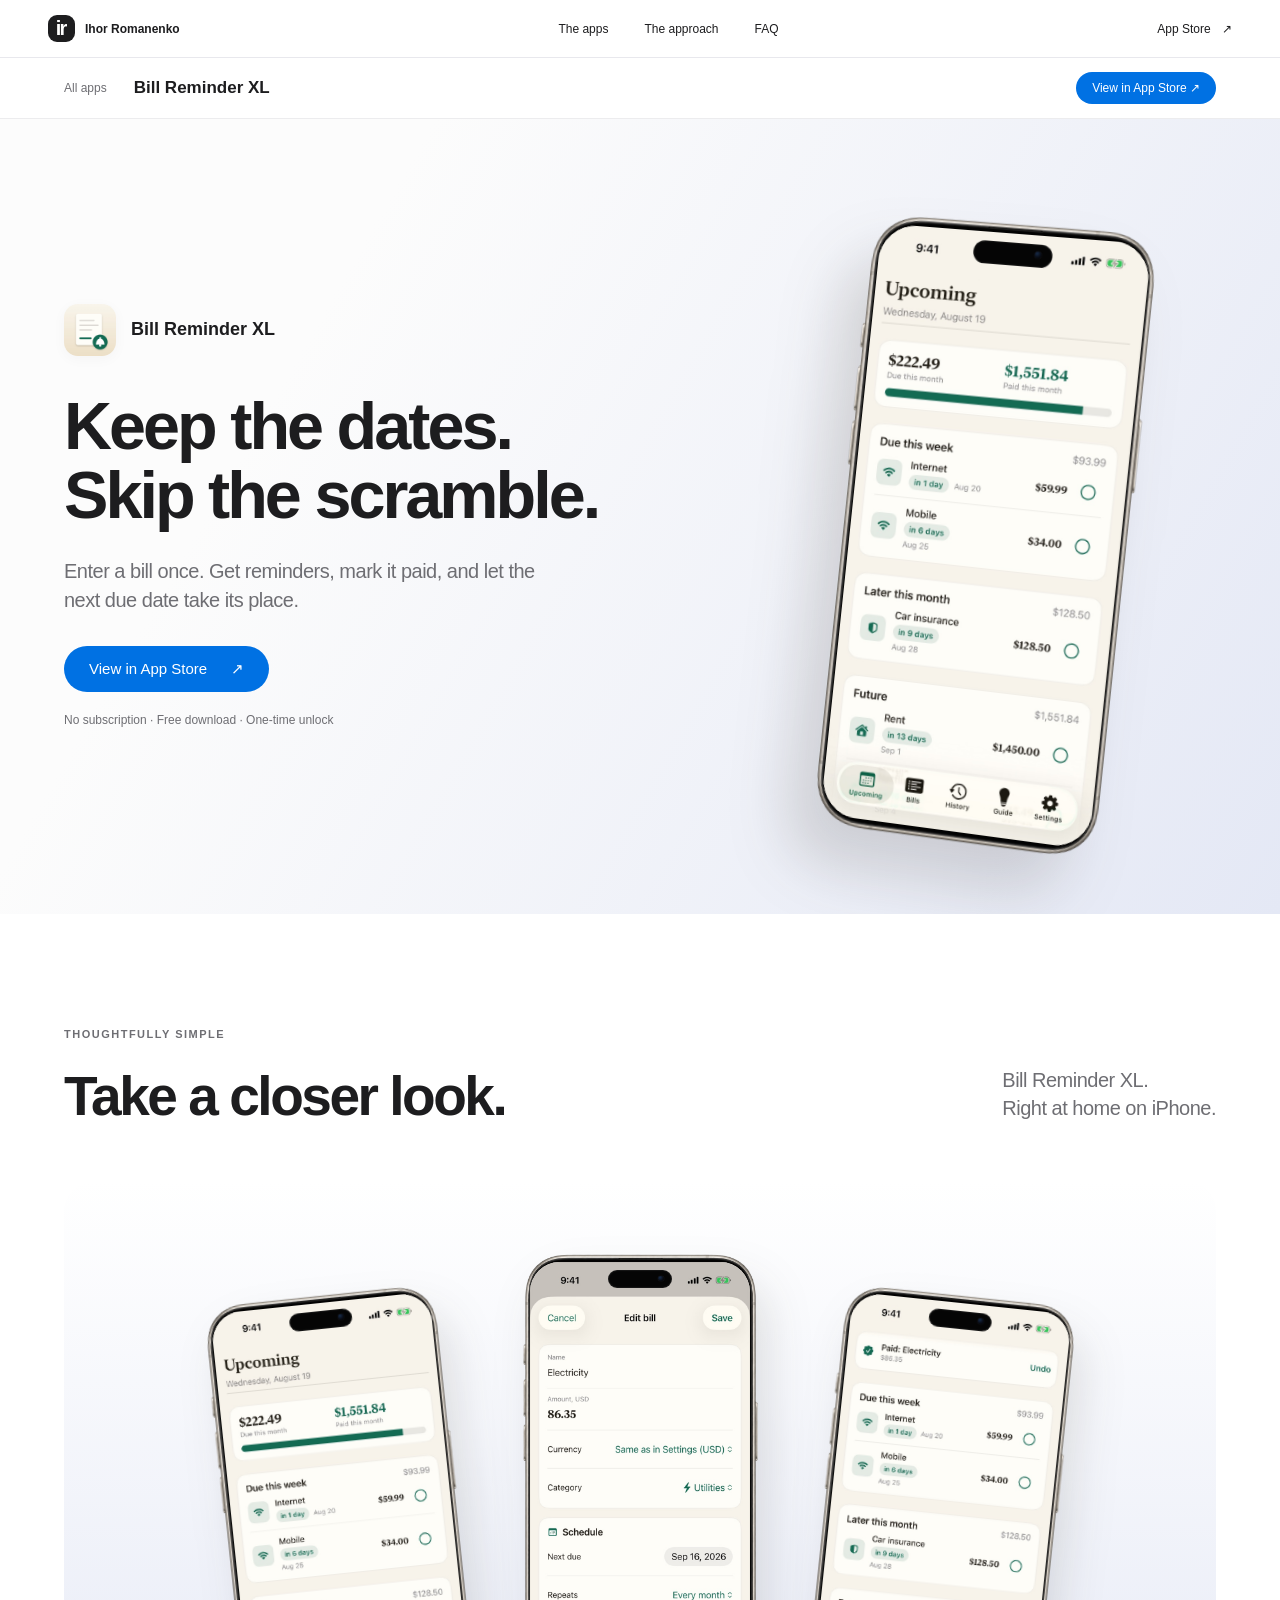
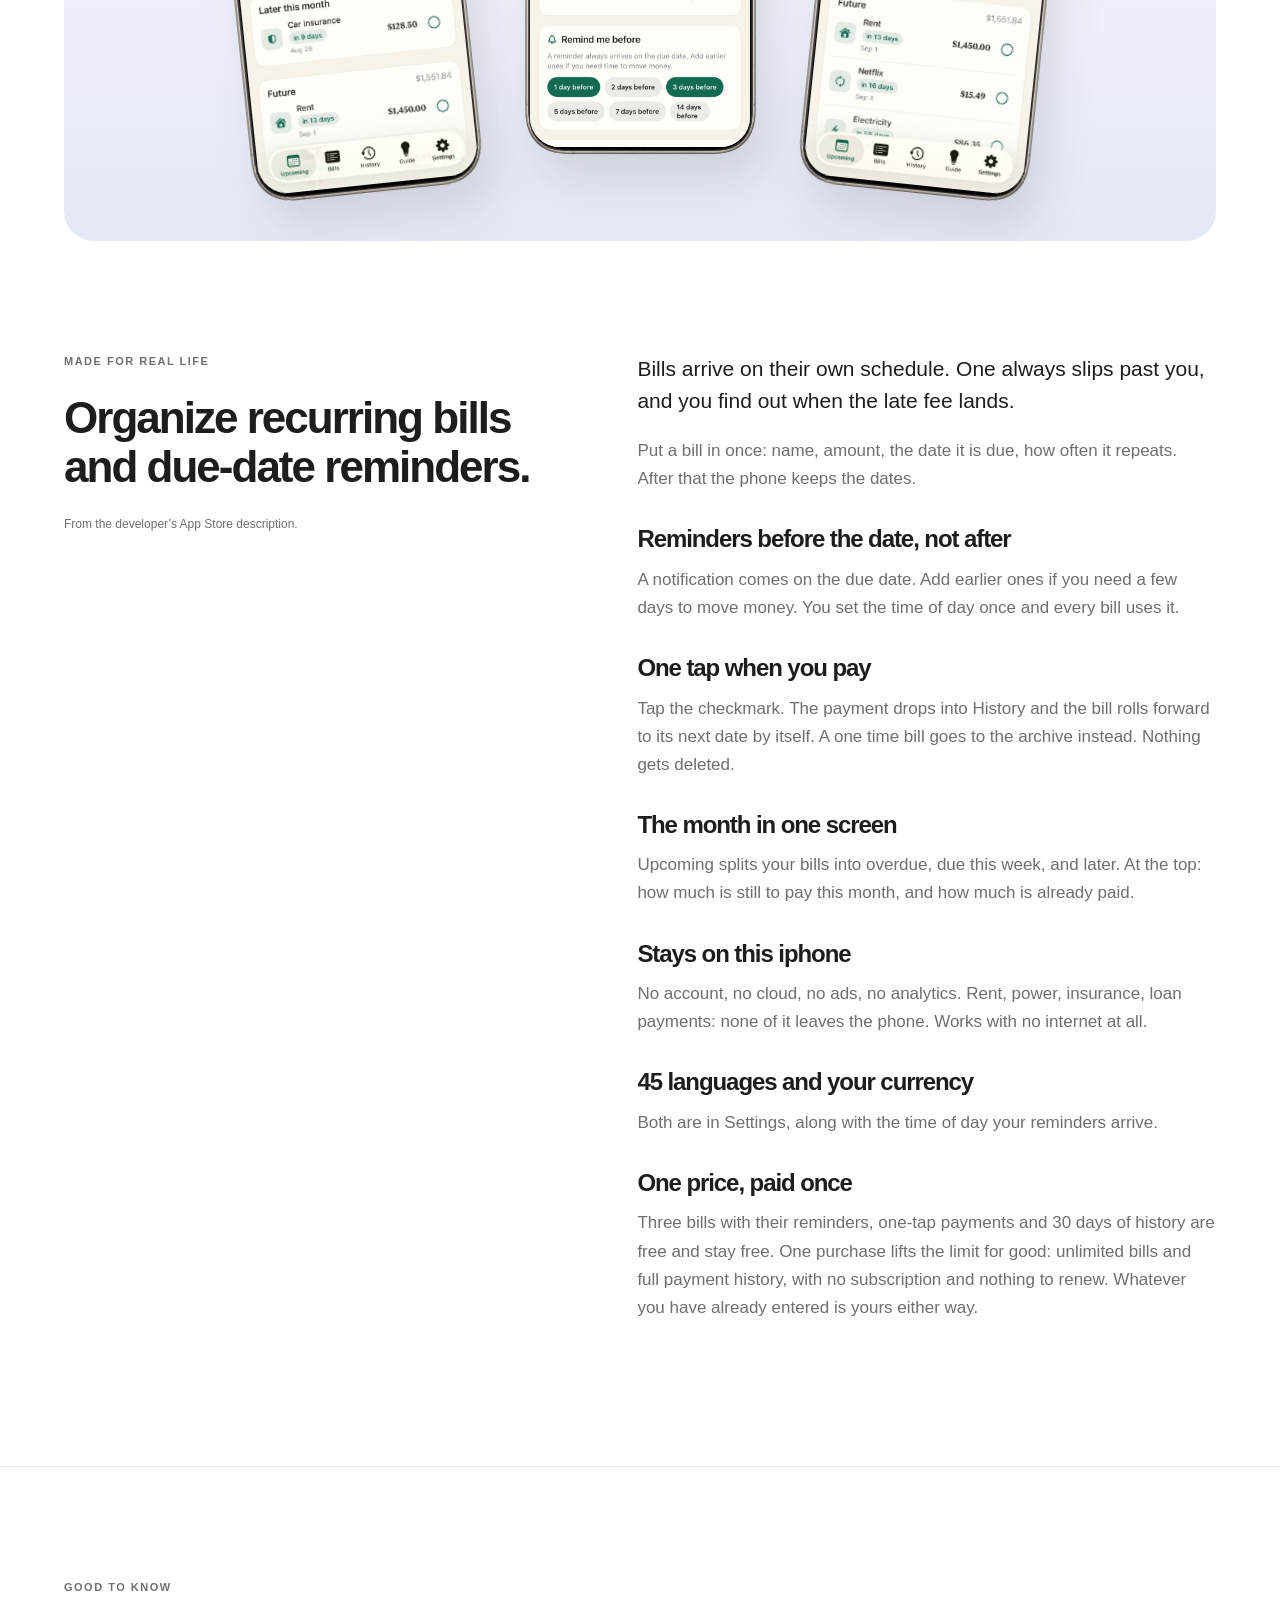
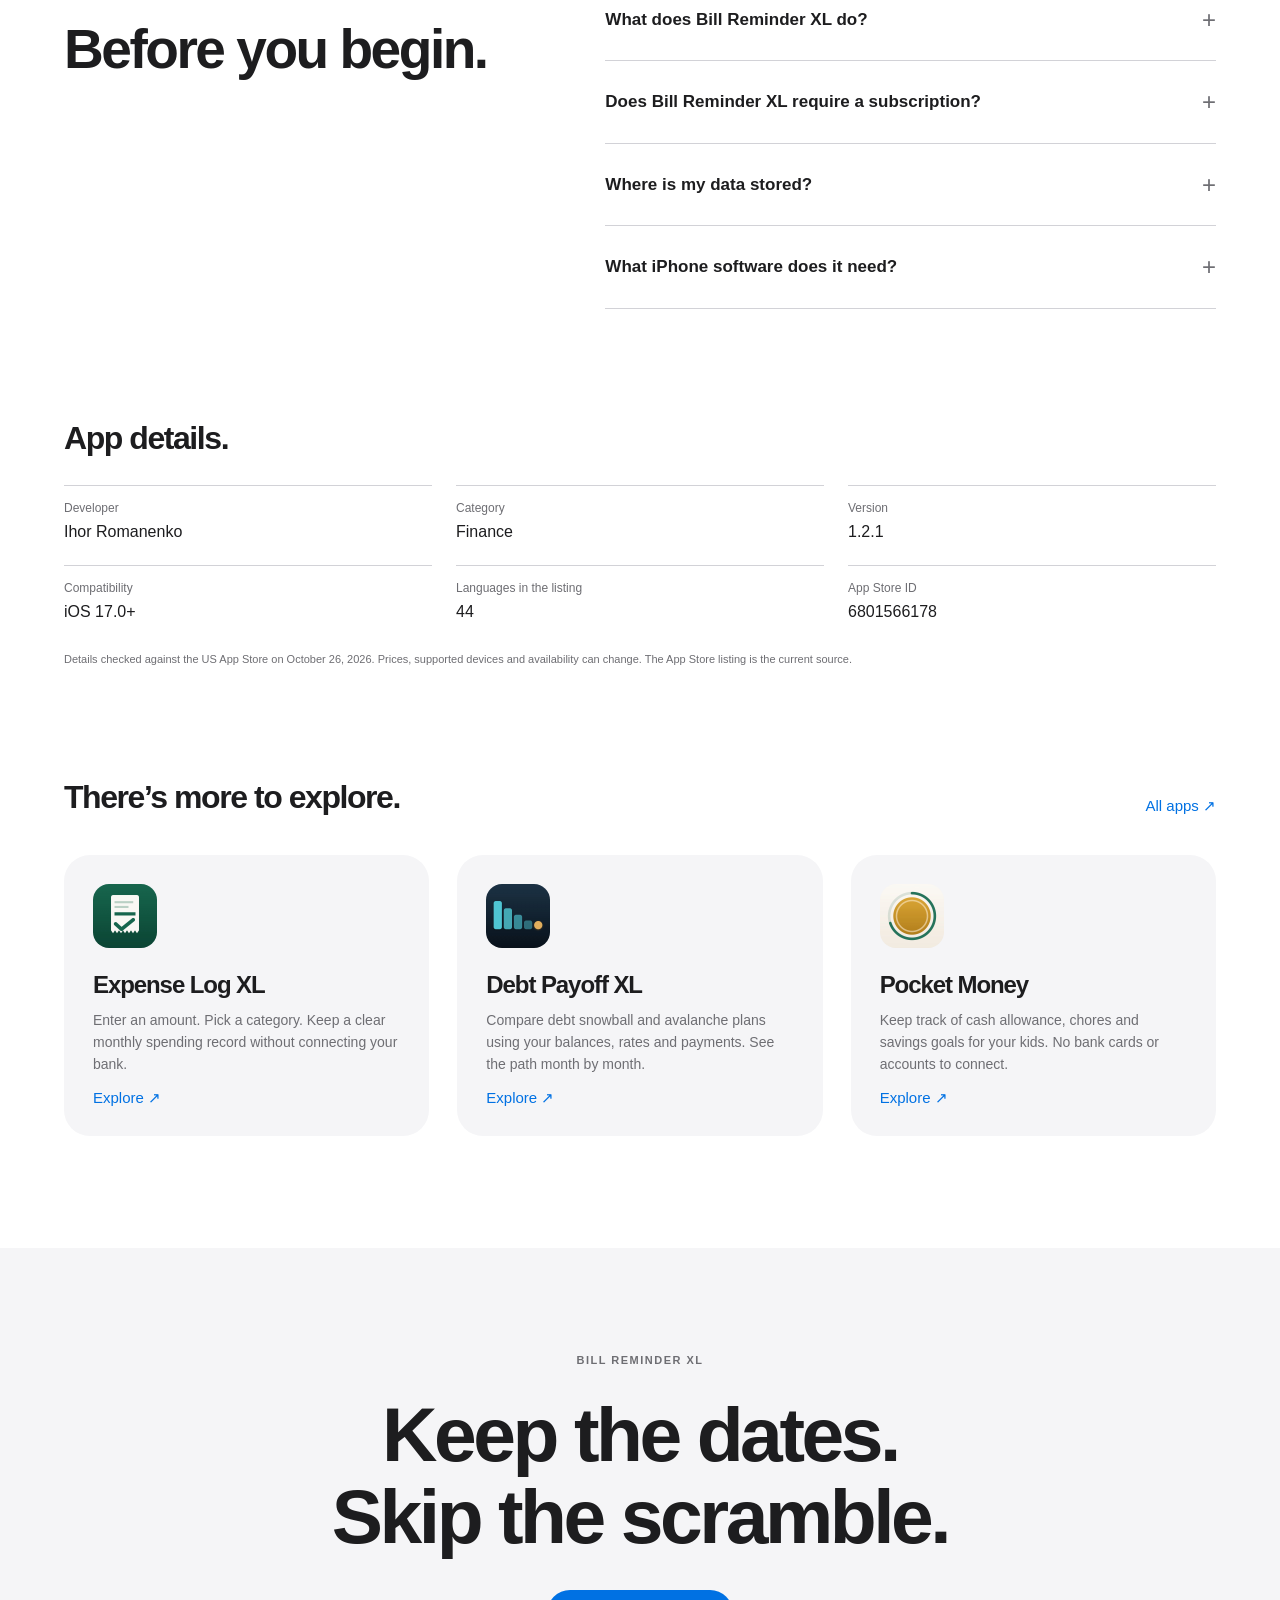
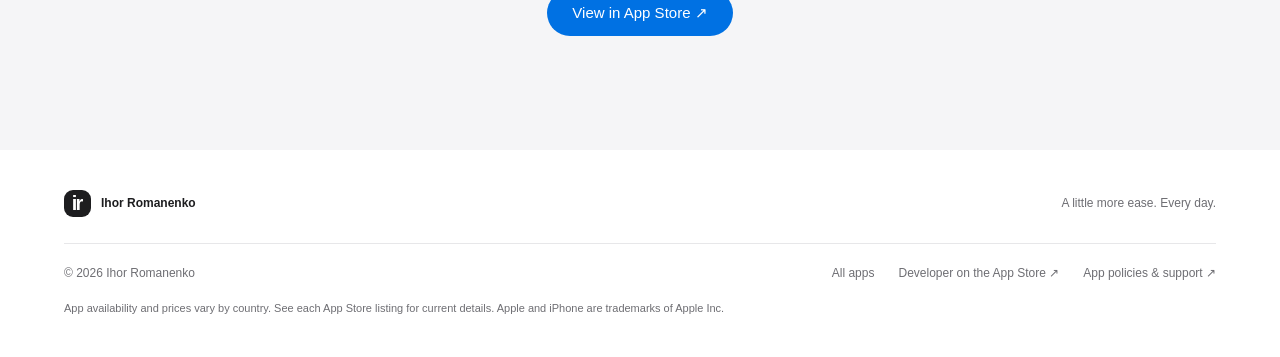
==== commit a7faf21b: "Niche page titles, descriptions and FAQPage markup Titles and meta descriptions now lead with the qu" ====
--- a/bill-reminder-xl/index.html
+++ b/bill-reminder-xl/index.html
@@ -1 +1 @@
-<!doctype html><html lang="en"><head><meta charset="utf-8"><meta name="viewport" content="width=device-width, initial-scale=1"><title>Bill Reminder XL — Organizer — Ihor Romanenko</title><meta name="description" content="Enter a bill once. Get reminders, mark it paid, and let the next due date take its place."><meta name="theme-color" content="#f5f5f7"><link rel="canonical" href="https://skylight777.github.io/ihor-apps/bill-reminder-xl/"><meta property="og:type" content="website"><meta property="og:title" content="Bill Reminder XL — Organizer — Ihor Romanenko"><meta property="og:description" content="Enter a bill once. Get reminders, mark it paid, and let the next due date take its place."><meta property="og:url" content="https://skylight777.github.io/ihor-apps/bill-reminder-xl/"><meta property="og:image" content="https://skylight777.github.io/ihor-apps/assets/6801566178/icon.png"><meta name="twitter:card" content="summary_large_image"><link rel="icon" href="../favicon.svg" type="image/svg+xml"><link rel="stylesheet" href="../style.css?v=2"><script src="../site.js" defer></script><script type="application/ld+json">{"@context": "https://schema.org", "@type": "SoftwareApplication", "name": "Bill Reminder XL — Organizer", "applicationCategory": "Finance", "operatingSystem": "iOS 17.0 or later", "url": "https://skylight777.github.io/ihor-apps/bill-reminder-xl/", "downloadUrl": "https://apps.apple.com/app/id6801566178", "image": "https://skylight777.github.io/ihor-apps/assets/6801566178/icon.png", "description": "Enter a bill once. Get reminders, mark it paid, and let the next due date take its place.", "author": {"@type": "Person", "name": "Ihor Romanenko", "url": "https://skylight777.github.io/ihor-apps/"}, "softwareVersion": "1.2.1", "offers": {"@type": "Offer", "price": 0.0, "priceCurrency": "USD", "url": "https://apps.apple.com/app/id6801566178"}}</script></head><body><a class="skip" href="#main">Skip to content</a><header class="site-nav"><nav aria-label="Main navigation"><a class="wordmark" href="../" aria-label="Ihor Romanenko home"><span class="monogram">ir</span><span>Ihor Romanenko</span></a><div class="nav-links"><a href="../#apps">The apps</a><a href="../#approach">The approach</a><a href="../#questions">FAQ</a></div><a class="nav-store" href="https://apps.apple.com/us/developer/ihor-romanenko/id6792562550">App Store <span aria-hidden="true">↗</span></a></nav></header><div class="product-nav"><div><a href="../#apps">All apps</a><span>Bill Reminder XL</span><a class="button small" href="https://apps.apple.com/app/id6801566178">View in App Store ↗</a></div></div><main id="main"><section class="product-hero" style="--tint:#e4e8f5"><div class="product-hero-inner"><div class="product-copy"><div class="product-identity"><img class="product-icon" src="../assets/6801566178/icon.png" alt="" width="52" height="52"><p class="product-name">Bill Reminder XL</p></div><h1>Keep the dates.<br>Skip the scramble.</h1><p class="hero-description">Enter a bill once. Get reminders, mark it paid, and let the next due date take its place.</p><a class="button" href="https://apps.apple.com/app/id6801566178">View in App Store <span aria-hidden="true">↗</span></a><p class="purchase-note">No subscription · Free download · One-time unlock</p></div><div class="product-showcase"><div class="iphone" aria-label="Bill Reminder XL on iPhone"><img class="iphone-hardware" src="../assets/hardware/iphone-titanium.png" alt="" width="866" height="1817" loading="eager"><div class="iphone-display screen-branded"><img src="../assets/6801566178/display-1.jpg" alt="Bill Reminder XL — actual app interface" loading="eager" width="832" height="1800"></div><span class="dynamic-island" aria-hidden="true"></span></div></div></div></section><section class="product-look section-wrap"><div class="section-heading"><div><p class="eyebrow">THOUGHTFULLY SIMPLE</p><h2>Take a closer look.</h2></div><p>Bill Reminder XL.<br>Right at home on iPhone.</p></div><div class="product-gallery" style="--tint:#e4e8f5" aria-label="Bill Reminder XL screenshots"><div class="iphone" aria-label="Bill Reminder XL on iPhone"><img class="iphone-hardware" src="../assets/hardware/iphone-titanium.png" alt="" width="866" height="1817" loading="lazy"><div class="iphone-display screen-branded"><img src="../assets/6801566178/display-1.jpg" alt="Bill Reminder XL — actual app interface" loading="lazy" width="832" height="1800"></div><span class="dynamic-island" aria-hidden="true"></span></div><div class="iphone" aria-label="Bill Reminder XL on iPhone"><img class="iphone-hardware" src="../assets/hardware/iphone-titanium.png" alt="" width="866" height="1817" loading="lazy"><div class="iphone-display screen-branded"><img src="../assets/6801566178/display-2.jpg" alt="Bill Reminder XL — actual app interface" loading="lazy" width="832" height="1800"></div><span class="dynamic-island" aria-hidden="true"></span></div><div class="iphone" aria-label="Bill Reminder XL on iPhone"><img class="iphone-hardware" src="../assets/hardware/iphone-titanium.png" alt="" width="866" height="1817" loading="lazy"><div class="iphone-display screen-branded"><img src="../assets/6801566178/display-3.jpg" alt="Bill Reminder XL — actual app interface" loading="lazy" width="832" height="1800"></div><span class="dynamic-island" aria-hidden="true"></span></div></div></section><section class="product-story section-wrap"><div class="story-intro"><p class="eyebrow">MADE FOR REAL LIFE</p><h2>Organize recurring bills and due-date reminders.</h2><p>From the developer’s App Store description.</p></div><div class="story-body"><p>Bills arrive on their own schedule. One always slips past you, and you find out when the late fee lands.</p><p>Put a bill in once: name, amount, the date it is due, how often it repeats. After that the phone keeps the dates.</p><section><h3>Reminders before the date, not after</h3><p>A notification comes on the due date. Add earlier ones if you need a few days to move money. You set the time of day once and every bill uses it.</p></section><section><h3>One tap when you pay</h3><p>Tap the checkmark. The payment drops into History and the bill rolls forward to its next date by itself. A one time bill goes to the archive instead. Nothing gets deleted.</p></section><section><h3>The month in one screen</h3><p>Upcoming splits your bills into overdue, due this week, and later. At the top: how much is still to pay this month, and how much is already paid.</p></section><section><h3>Stays on this iphone</h3><p>No account, no cloud, no ads, no analytics. Rent, power, insurance, loan payments: none of it leaves the phone. Works with no internet at all.</p></section><section><h3>45 languages and your currency</h3><p>Both are in Settings, along with the time of day your reminders arrive.</p></section><section><h3>One price, paid once</h3><p>Three bills with their reminders, one-tap payments and 30 days of history are free and stay free. One purchase lifts the limit for good: unlimited bills and full payment history, with no subscription and nothing to renew. Whatever you have already entered is yours either way.</p></section></div></section><section class="questions section-wrap"><div><p class="eyebrow">GOOD TO KNOW</p><h2>Before you begin.</h2></div><div class="faq-list"><details><summary>Does Bill Reminder XL require a subscription?<span aria-hidden="true">+</span></summary><p>No. Three bills with their reminders, one-tap payments and 30 days of history are free and stay free. One purchase lifts the limit for good: unlimited bills and full payment history, with no subscription and nothing to renew. Whatever you have already entered is yours either way.</p></details><details><summary>Where is my data stored?<span aria-hidden="true">+</span></summary><p>Records and projects stay on your iPhone. No account or cloud server is required. Check the app’s backup and export options before changing devices or deleting it.</p></details><details><summary>What iPhone software does it need?<span aria-hidden="true">+</span></summary><p>The current listing requires iOS 17.0 or later. Check the App Store for the latest compatibility and availability.</p></details></div></section><section class="product-facts section-wrap"><h2>App details.</h2><dl><div><dt>Developer</dt><dd>Ihor Romanenko</dd></div><div><dt>Category</dt><dd>Finance</dd></div><div><dt>Version</dt><dd>1.2.1</dd></div><div><dt>Compatibility</dt><dd>iOS 17.0+</dd></div><div><dt>Languages in the listing</dt><dd>44</dd></div><div><dt>App Store ID</dt><dd>6801566178</dd></div></dl><p class="fineprint">Details checked against the US App Store on October 26, 2026. Prices, supported devices and availability can change. The App Store listing is the current source.</p></section><section class="related section-wrap"><div class="section-heading"><h2>There’s more to explore.</h2><a class="text-link" href="../#apps">All apps ↗</a></div><div class="related-grid"><a href="../expense-log-xl/"><img src="../assets/6796486042/icon.png" alt="" width="64" height="64" loading="lazy"><h3>Expense Log XL</h3><p>Enter an amount. Pick a category. Keep a clear monthly spending record without connecting your bank.</p><span class="text-link">Explore ↗</span></a><a href="../debt-payoff-xl/"><img src="../assets/6801566475/icon.png" alt="" width="64" height="64" loading="lazy"><h3>Debt Payoff XL</h3><p>Compare debt snowball and avalanche plans using your balances, rates and payments. See the path month by month.</p><span class="text-link">Explore ↗</span></a><a href="../pocket-money/"><img src="../assets/6800723335/icon.png" alt="" width="64" height="64" loading="lazy"><h3>Pocket Money</h3><p>Keep track of cash allowance, chores and savings goals for your kids. No bank cards or accounts to connect.</p><span class="text-link">Explore ↗</span></a></div></section><section class="closing"><p class="eyebrow">BILL REMINDER XL</p><h2>Keep the dates.<br>Skip the scramble.</h2><a class="button" href="https://apps.apple.com/app/id6801566178">View in App Store ↗</a></section></main><footer><div class="footer-top"><a class="wordmark" href="../"><span class="monogram">ir</span>Ihor Romanenko</a><p>A little more ease. Every day.</p></div><div class="footer-bottom"><span>© 2026 Ihor Romanenko</span><a href="../#apps">All apps</a><a href="https://apps.apple.com/us/developer/ihor-romanenko/id6792562550">Developer on the App Store ↗</a><a href="https://skylight777.github.io/igor-apps-legal/">App policies & support ↗</a></div><p class="fineprint">App availability and prices vary by country. See each App Store listing for current details. Apple and iPhone are trademarks of Apple Inc.</p></footer></body></html>+<!doctype html><html lang="en"><head><meta charset="utf-8"><meta name="viewport" content="width=device-width, initial-scale=1"><title>Bill Reminder App for iPhone — Bill Reminder XL</title><meta name="description" content="Bill Reminder XL is a bill reminder app for iPhone. Enter a bill once. Get reminders, mark it paid, and let the next due date take its place."><meta name="theme-color" content="#f5f5f7"><link rel="canonical" href="https://skylight777.github.io/ihor-apps/bill-reminder-xl/"><meta property="og:type" content="website"><meta property="og:title" content="Bill Reminder App for iPhone — Bill Reminder XL"><meta property="og:description" content="Bill Reminder XL is a bill reminder app for iPhone. Enter a bill once. Get reminders, mark it paid, and let the next due date take its place."><meta property="og:url" content="https://skylight777.github.io/ihor-apps/bill-reminder-xl/"><meta property="og:image" content="https://skylight777.github.io/ihor-apps/assets/6801566178/icon.png"><meta name="twitter:card" content="summary_large_image"><link rel="icon" href="../favicon.svg" type="image/svg+xml"><link rel="stylesheet" href="../style.css?v=2"><script src="../site.js" defer></script><script type="application/ld+json">{"@context": "https://schema.org", "@graph": [{"@type": "SoftwareApplication", "name": "Bill Reminder XL — Organizer", "applicationCategory": "Finance", "operatingSystem": "iOS 17.0 or later", "url": "https://skylight777.github.io/ihor-apps/bill-reminder-xl/", "downloadUrl": "https://apps.apple.com/app/id6801566178", "image": "https://skylight777.github.io/ihor-apps/assets/6801566178/icon.png", "description": "Enter a bill once. Get reminders, mark it paid, and let the next due date take its place.", "author": {"@type": "Person", "name": "Ihor Romanenko", "url": "https://skylight777.github.io/ihor-apps/"}, "softwareVersion": "1.2.1", "offers": {"@type": "Offer", "price": 0.0, "priceCurrency": "USD", "url": "https://apps.apple.com/app/id6801566178"}}, {"@type": "FAQPage", "mainEntity": [{"@type": "Question", "name": "What does Bill Reminder XL do?", "acceptedAnswer": {"@type": "Answer", "text": "Bill Reminder XL is a bill reminder app for iPhone. Enter a bill once. Get reminders, mark it paid, and let the next due date take its place."}}, {"@type": "Question", "name": "Does Bill Reminder XL require a subscription?", "acceptedAnswer": {"@type": "Answer", "text": "No. Three bills with their reminders, one-tap payments and 30 days of history are free and stay free. One purchase lifts the limit for good: unlimited bills and full payment history, with no subscription and nothing to renew. Whatever you have already entered is yours either way."}}, {"@type": "Question", "name": "Where is my data stored?", "acceptedAnswer": {"@type": "Answer", "text": "Records and projects stay on your iPhone. No account or cloud server is required. Check the app’s backup and export options before changing devices or deleting it."}}, {"@type": "Question", "name": "What iPhone software does it need?", "acceptedAnswer": {"@type": "Answer", "text": "The current listing requires iOS 17.0 or later. Check the App Store for the latest compatibility and availability."}}]}]}</script></head><body><a class="skip" href="#main">Skip to content</a><header class="site-nav"><nav aria-label="Main navigation"><a class="wordmark" href="../" aria-label="Ihor Romanenko home"><span class="monogram">ir</span><span>Ihor Romanenko</span></a><div class="nav-links"><a href="../#apps">The apps</a><a href="../#approach">The approach</a><a href="../#questions">FAQ</a></div><a class="nav-store" href="https://apps.apple.com/us/developer/ihor-romanenko/id6792562550">App Store <span aria-hidden="true">↗</span></a></nav></header><div class="product-nav"><div><a href="../#apps">All apps</a><span>Bill Reminder XL</span><a class="button small" href="https://apps.apple.com/app/id6801566178">View in App Store ↗</a></div></div><main id="main"><section class="product-hero" style="--tint:#e4e8f5"><div class="product-hero-inner"><div class="product-copy"><div class="product-identity"><img class="product-icon" src="../assets/6801566178/icon.png" alt="" width="52" height="52"><p class="product-name">Bill Reminder XL</p></div><h1>Keep the dates.<br>Skip the scramble.</h1><p class="hero-description">Enter a bill once. Get reminders, mark it paid, and let the next due date take its place.</p><a class="button" href="https://apps.apple.com/app/id6801566178">View in App Store <span aria-hidden="true">↗</span></a><p class="purchase-note">No subscription · Free download · One-time unlock</p></div><div class="product-showcase"><div class="iphone" aria-label="Bill Reminder XL on iPhone"><img class="iphone-hardware" src="../assets/hardware/iphone-titanium.png" alt="" width="866" height="1817" loading="eager"><div class="iphone-display screen-branded"><img src="../assets/6801566178/display-1.jpg" alt="Bill Reminder XL — actual app interface" loading="eager" width="832" height="1800"></div><span class="dynamic-island" aria-hidden="true"></span></div></div></div></section><section class="product-look section-wrap"><div class="section-heading"><div><p class="eyebrow">THOUGHTFULLY SIMPLE</p><h2>Take a closer look.</h2></div><p>Bill Reminder XL.<br>Right at home on iPhone.</p></div><div class="product-gallery" style="--tint:#e4e8f5" aria-label="Bill Reminder XL screenshots"><div class="iphone" aria-label="Bill Reminder XL on iPhone"><img class="iphone-hardware" src="../assets/hardware/iphone-titanium.png" alt="" width="866" height="1817" loading="lazy"><div class="iphone-display screen-branded"><img src="../assets/6801566178/display-1.jpg" alt="Bill Reminder XL — actual app interface" loading="lazy" width="832" height="1800"></div><span class="dynamic-island" aria-hidden="true"></span></div><div class="iphone" aria-label="Bill Reminder XL on iPhone"><img class="iphone-hardware" src="../assets/hardware/iphone-titanium.png" alt="" width="866" height="1817" loading="lazy"><div class="iphone-display screen-branded"><img src="../assets/6801566178/display-2.jpg" alt="Bill Reminder XL — actual app interface" loading="lazy" width="832" height="1800"></div><span class="dynamic-island" aria-hidden="true"></span></div><div class="iphone" aria-label="Bill Reminder XL on iPhone"><img class="iphone-hardware" src="../assets/hardware/iphone-titanium.png" alt="" width="866" height="1817" loading="lazy"><div class="iphone-display screen-branded"><img src="../assets/6801566178/display-3.jpg" alt="Bill Reminder XL — actual app interface" loading="lazy" width="832" height="1800"></div><span class="dynamic-island" aria-hidden="true"></span></div></div></section><section class="product-story section-wrap"><div class="story-intro"><p class="eyebrow">MADE FOR REAL LIFE</p><h2>Organize recurring bills and due-date reminders.</h2><p>From the developer’s App Store description.</p></div><div class="story-body"><p>Bills arrive on their own schedule. One always slips past you, and you find out when the late fee lands.</p><p>Put a bill in once: name, amount, the date it is due, how often it repeats. After that the phone keeps the dates.</p><section><h3>Reminders before the date, not after</h3><p>A notification comes on the due date. Add earlier ones if you need a few days to move money. You set the time of day once and every bill uses it.</p></section><section><h3>One tap when you pay</h3><p>Tap the checkmark. The payment drops into History and the bill rolls forward to its next date by itself. A one time bill goes to the archive instead. Nothing gets deleted.</p></section><section><h3>The month in one screen</h3><p>Upcoming splits your bills into overdue, due this week, and later. At the top: how much is still to pay this month, and how much is already paid.</p></section><section><h3>Stays on this iphone</h3><p>No account, no cloud, no ads, no analytics. Rent, power, insurance, loan payments: none of it leaves the phone. Works with no internet at all.</p></section><section><h3>45 languages and your currency</h3><p>Both are in Settings, along with the time of day your reminders arrive.</p></section><section><h3>One price, paid once</h3><p>Three bills with their reminders, one-tap payments and 30 days of history are free and stay free. One purchase lifts the limit for good: unlimited bills and full payment history, with no subscription and nothing to renew. Whatever you have already entered is yours either way.</p></section></div></section><section class="questions section-wrap"><div><p class="eyebrow">GOOD TO KNOW</p><h2>Before you begin.</h2></div><div class="faq-list"><details><summary>What does Bill Reminder XL do?<span aria-hidden="true">+</span></summary><p>Bill Reminder XL is a bill reminder app for iPhone. Enter a bill once. Get reminders, mark it paid, and let the next due date take its place.</p></details><details><summary>Does Bill Reminder XL require a subscription?<span aria-hidden="true">+</span></summary><p>No. Three bills with their reminders, one-tap payments and 30 days of history are free and stay free. One purchase lifts the limit for good: unlimited bills and full payment history, with no subscription and nothing to renew. Whatever you have already entered is yours either way.</p></details><details><summary>Where is my data stored?<span aria-hidden="true">+</span></summary><p>Records and projects stay on your iPhone. No account or cloud server is required. Check the app’s backup and export options before changing devices or deleting it.</p></details><details><summary>What iPhone software does it need?<span aria-hidden="true">+</span></summary><p>The current listing requires iOS 17.0 or later. Check the App Store for the latest compatibility and availability.</p></details></div></section><section class="product-facts section-wrap"><h2>App details.</h2><dl><div><dt>Developer</dt><dd>Ihor Romanenko</dd></div><div><dt>Category</dt><dd>Finance</dd></div><div><dt>Version</dt><dd>1.2.1</dd></div><div><dt>Compatibility</dt><dd>iOS 17.0+</dd></div><div><dt>Languages in the listing</dt><dd>44</dd></div><div><dt>App Store ID</dt><dd>6801566178</dd></div></dl><p class="fineprint">Details checked against the US App Store on October 26, 2026. Prices, supported devices and availability can change. The App Store listing is the current source.</p></section><section class="related section-wrap"><div class="section-heading"><h2>There’s more to explore.</h2><a class="text-link" href="../#apps">All apps ↗</a></div><div class="related-grid"><a href="../expense-log-xl/"><img src="../assets/6796486042/icon.png" alt="" width="64" height="64" loading="lazy"><h3>Expense Log XL</h3><p>Enter an amount. Pick a category. Keep a clear monthly spending record without connecting your bank.</p><span class="text-link">Explore ↗</span></a><a href="../debt-payoff-xl/"><img src="../assets/6801566475/icon.png" alt="" width="64" height="64" loading="lazy"><h3>Debt Payoff XL</h3><p>Compare debt snowball and avalanche plans using your balances, rates and payments. See the path month by month.</p><span class="text-link">Explore ↗</span></a><a href="../pocket-money/"><img src="../assets/6800723335/icon.png" alt="" width="64" height="64" loading="lazy"><h3>Pocket Money</h3><p>Keep track of cash allowance, chores and savings goals for your kids. No bank cards or accounts to connect.</p><span class="text-link">Explore ↗</span></a></div></section><section class="closing"><p class="eyebrow">BILL REMINDER XL</p><h2>Keep the dates.<br>Skip the scramble.</h2><a class="button" href="https://apps.apple.com/app/id6801566178">View in App Store ↗</a></section></main><footer><div class="footer-top"><a class="wordmark" href="../"><span class="monogram">ir</span>Ihor Romanenko</a><p>A little more ease. Every day.</p></div><div class="footer-bottom"><span>© 2026 Ihor Romanenko</span><a href="../#apps">All apps</a><a href="https://apps.apple.com/us/developer/ihor-romanenko/id6792562550">Developer on the App Store ↗</a><a href="https://skylight777.github.io/igor-apps-legal/">App policies & support ↗</a></div><p class="fineprint">App availability and prices vary by country. See each App Store listing for current details. Apple and iPhone are trademarks of Apple Inc.</p></footer></body></html>
